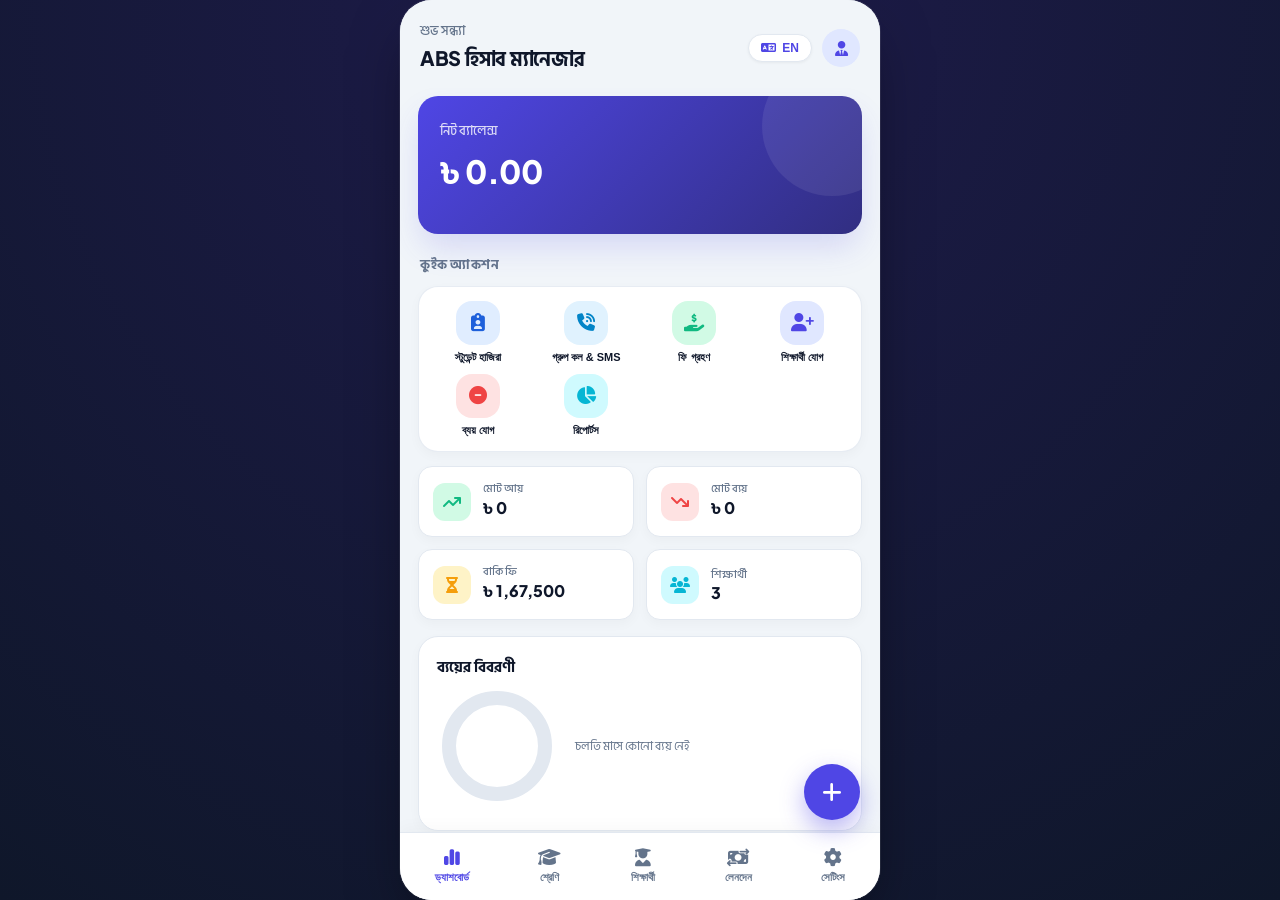
==== index.html @ 3eca34ad "Feature: Add Student Hajira, Reports (Daily/Weekly/Monthly) and Group Call/SMS module" ====
<!DOCTYPE html>
<html lang="bn">
<head>
  <meta charset="UTF-8">
  <meta name="viewport" content="width=device-width, initial-scale=1.0, maximum-scale=1.0, user-scalable=no">
  <title>ABS Hisab Manager - ABS হিসাব ম্যানেজার</title>
  <meta name="description" content="Tuition & Personal Finance Management Web Application for Tutors and Teachers.">
  <link rel="preconnect" href="https://fonts.googleapis.com">
  <link rel="preconnect" href="https://fonts.gstatic.com" crossorigin>
  <link href="https://fonts.googleapis.com/css2?family=Plus+Jakarta+Sans:wght@400;500;600;700;800&family=Hind+Siliguri:wght@400;500;600;700&display=swap" rel="stylesheet">
  <link rel="stylesheet" href="https://cdnjs.cloudflare.com/ajax/libs/font-awesome/6.5.1/css/all.min.css">
  <link rel="stylesheet" href="app.css">
</head>
<body>
  <div id="app-container">
    <!-- Mobile App Container Wrapper -->
    <main class="app-frame" id="appFrame">
      
      <!-- Top Status Bar & Header -->
      <header class="app-header" id="appHeader">
        <div class="header-left">
          <span class="greeting-text" id="greetingText">শুভ সকাল</span>
          <h1 class="app-title" id="appTitle">ABS হিসাব ম্যানেজার</h1>
        </div>
        <div class="header-right">
          <button class="lang-toggle-btn" id="langToggleBtn" title="ভাষা পরিবর্তন / Switch Language">
            <i class="fa-solid fa-language"></i>
            <span id="currentLangLabel">EN</span>
          </button>
          <div class="avatar-badge" title="Tutor Profile">
            <i class="fa-solid fa-user-tie"></i>
          </div>
        </div>
      </header>

      <!-- Main Content Views (Tab Content) -->
      <section class="tab-content" id="tabContent">
        
        <!-- 1. DASHBOARD VIEW -->
        <div class="view active" id="dashboardView">
          <!-- Balance Card (Clean Net Balance without +/-) -->
          <div class="balance-card">
            <div class="balance-sub" id="netBalanceLabel">নিট ব্যালেন্স</div>
            <div class="balance-amount" id="netBalanceAmount">৳ 0.00</div>
          </div>

          <!-- Quick Actions Bar -->
          <div class="section-heading">
            <span id="quickActionsTitle">কুইক অ্যাকশন</span>
          </div>
          <div class="quick-actions-bar">
            <button class="quick-action-btn" id="qaHajiraBtn" onclick="openHajiraModal()">
              <div class="qa-icon-wrap" style="background:#e0edff; color:#1e60db;"><i class="fa-solid fa-clipboard-user"></i></div>
              <span id="qaHajiraLabel">স্টুডেন্ট হাজিরা</span>
            </button>
            <button class="quick-action-btn" id="qaGroupCallBtn" onclick="openGroupCallModal()">
              <div class="qa-icon-wrap" style="background:#e0f2fe; color:#0284c7;"><i class="fa-solid fa-phone-volume"></i></div>
              <span id="qaGroupCallLabel">গ্রুপ কল & SMS</span>
            </button>
            <button class="quick-action-btn btn-collect" id="qaCollectBtn" onclick="openStudentPickerModal()">
              <div class="qa-icon-wrap"><i class="fa-solid fa-hand-holding-dollar"></i></div>
              <span id="qaCollectLabel">ফি গ্রহণ</span>
            </button>
            <button class="quick-action-btn btn-student" id="qaStudentBtn" onclick="openAddStudentModal()">
              <div class="qa-icon-wrap"><i class="fa-solid fa-user-plus"></i></div>
              <span id="qaStudentLabel">শিক্ষার্থী যোগ</span>
            </button>
            <button class="quick-action-btn btn-expense" id="qaExpenseBtn" onclick="openAddTransactionModal('expense')">
              <div class="qa-icon-wrap"><i class="fa-solid fa-circle-minus"></i></div>
              <span id="qaExpenseLabel">ব্যয় যোগ</span>
            </button>
            <button class="quick-action-btn btn-report" id="qaReportBtn" onclick="openReportModal()">
              <div class="qa-icon-wrap"><i class="fa-solid fa-chart-pie"></i></div>
              <span id="qaReportLabel">রিপোর্টস</span>
            </button>
          </div>

          <!-- 4 Summary Stats Grid -->
          <div class="stats-grid">
            <div class="stat-card income-card">
              <div class="stat-icon"><i class="fa-solid fa-arrow-trend-up"></i></div>
              <div class="stat-info">
                <div class="stat-label" id="lblIncomeMonth">মোট আয়</div>
                <div class="stat-value" id="valIncomeMonth">৳ 0.00</div>
              </div>
            </div>
            <div class="stat-card expense-card">
              <div class="stat-icon"><i class="fa-solid fa-arrow-trend-down"></i></div>
              <div class="stat-info">
                <div class="stat-label" id="lblExpenseMonth">মোট ব্যয়</div>
                <div class="stat-value" id="valExpenseMonth">৳ 0.00</div>
              </div>
            </div>
            <div class="stat-card pending-card">
              <div class="stat-icon"><i class="fa-solid fa-hourglass-half"></i></div>
              <div class="stat-info">
                <div class="stat-label" id="lblPendingFees">বাকি ফি</div>
                <div class="stat-value" id="valPendingFees">৳ 0.00</div>
              </div>
            </div>
            <div class="stat-card students-card">
              <div class="stat-icon"><i class="fa-solid fa-users"></i></div>
              <div class="stat-info">
                <div class="stat-label" id="lblTotalStudents">শিক্ষার্থী</div>
                <div class="stat-value" id="valTotalStudents">0</div>
              </div>
            </div>
          </div>

          <!-- Expense Breakdown Chart (Current Month) -->
          <div class="card-box mt-4">
            <div class="box-title" id="lblExpenseBreakdown">ব্যয়ের বিবরণী</div>
            <div class="chart-container" id="expenseChartContainer">
              <canvas id="expensePieChart" width="120" height="120"></canvas>
              <div class="chart-legend" id="expenseChartLegend"></div>
            </div>
          </div>

          <!-- Recent Transactions (Current Month) -->
          <div class="card-box mt-4">
            <div class="box-header-row">
              <div class="box-title" id="lblRecentTransactions">সাম্প্রতিক লেনদেন</div>
              <button class="link-btn" onclick="switchNavTab('transactions')" id="btnSeeAllTxn">সব দেখুন</button>
            </div>
            <div class="transactions-list" id="recentTxnList"></div>
          </div>
        </div>

        <!-- 2. CLASSES VIEW -->
        <div class="view" id="classesView">
          <div class="box-header-row mb-3">
            <div>
              <h2 style="font-size:18px; font-weight:700; color:var(--text-main);" id="lblClassesTitle">শ্রেণি ও বিষয় ব্যবস্থাপনা</h2>
              <p style="font-size:12px; color:var(--text-muted);">শ্রেণি, শাখা (Sections) ও বিষয় (Subjects) যোগ করুন</p>
            </div>
            <button class="pill-btn btn-income" style="background:#2563eb; color:white; padding:8px 14px; font-size:13px;" onclick="openAddClassModal()">
              <i class="fa-solid fa-plus"></i> <span id="lblAddClassBtn">নতুন শ্রেণি যোগ</span>
            </button>
          </div>
          <div class="classes-list" id="classesList"></div>
        </div>

        <!-- 3. STUDENTS VIEW -->
        <div class="view" id="studentsView">
          <div class="search-bar-wrap">
            <i class="fa-solid fa-magnifying-glass search-icon"></i>
            <input type="text" id="studentSearchInput" placeholder="নাম, রোল, পিতার মোবাইল দিয়ে খুঁজুন..." oninput="renderStudentsList()">
            <button class="clear-search-btn" id="clearStudentSearchBtn" onclick="clearStudentSearch()">&times;</button>
          </div>

          <!-- Status Filters -->
          <div class="filter-chips-row" id="studentStatusChips">
            <button class="chip active" data-status="all" onclick="setStudentStatusFilter('all')">সব</button>
            <button class="chip chip-due" data-status="due" onclick="setStudentStatusFilter('due')">বকেয়া আছে</button>
            <button class="chip chip-paid" data-status="paid" onclick="setStudentStatusFilter('paid')">পরিশোধিত</button>
            <button class="chip chip-advance" data-status="advance" onclick="setStudentStatusFilter('advance')">অগ্রিম</button>
          </div>

          <!-- Class Grade Filters -->
          <div class="filter-chips-row mt-2" id="studentClassChips"></div>

          <div class="students-list mt-3" id="studentsList"></div>
        </div>

        <!-- 4. TRANSACTIONS VIEW -->
        <div class="view" id="transactionsView">
          <div class="filter-chips-row" id="txnFilterChips">
            <button class="chip active" data-type="all" onclick="setTxnTypeFilter('all')">সব</button>
            <button class="chip chip-income" data-type="income" onclick="setTxnTypeFilter('income')">আয়</button>
            <button class="chip chip-expense" data-type="expense" onclick="setTxnTypeFilter('expense')">ব্যয়</button>
          </div>
          <div class="transactions-list mt-3" id="fullTxnList"></div>
        </div>

        <!-- 5. SETTINGS VIEW -->
        <div class="view" id="settingsView">
          
          <!-- Language Section -->
          <div class="settings-section">
            <div class="section-title" id="secTitleLang">ভাষা (Language)</div>
            <div class="settings-card lang-switcher-card">
              <div class="sc-left">
                <i class="fa-solid fa-globe sc-icon"></i>
                <span class="sc-title" id="lblCurrentLang">অ্যাপের ভাষা</span>
              </div>
              <div class="lang-pill-toggle">
                <button class="pill-btn" id="langBtnEn" onclick="setLanguage('en')">English</button>
                <button class="pill-btn active" id="langBtnBn" onclick="setLanguage('bn')">বাংলা</button>
              </div>
            </div>
          </div>

          <!-- Security Section -->
          <div class="settings-section mt-3">
            <div class="section-title" id="secTitleSecurity">নিরাপত্তা (Security)</div>
            <div class="settings-card" onclick="openPinModal()">
              <div class="sc-left">
                <i class="fa-solid fa-lock sc-icon"></i>
                <div>
                  <div class="sc-title" id="lblPinTitle">অ্যাপ লক (PIN)</div>
                  <div class="sc-desc" id="lblPinDesc">৪-ডিজিটের পিন কোড সেট করুন</div>
                </div>
              </div>
              <i class="fa-solid fa-chevron-right sc-arrow"></i>
            </div>
          </div>

          <!-- Finance Section -->
          <div class="settings-section mt-3">
            <div class="section-title" id="secTitleFinance">আর্থিক হিসাব (Finance)</div>
            <div class="settings-card" onclick="openCategoriesModal()">
              <div class="sc-left">
                <i class="fa-solid fa-layer-group sc-icon"></i>
                <div>
                  <div class="sc-title" id="lblManageCat">ক্যাটাগরি ম্যানেজমেন্ট</div>
                  <div class="sc-desc" id="lblManageCatDesc">আয় ও ব্যয়ের ক্যাটাগরি তৈরি/সম্পাদনা</div>
                </div>
              </div>
              <i class="fa-solid fa-chevron-right sc-arrow"></i>
            </div>
            <div class="settings-card mt-2" onclick="openReportModal()">
              <div class="sc-left">
                <i class="fa-solid fa-chart-line sc-icon"></i>
                <div>
                  <div class="sc-title" id="lblFullReports">আর্থিক রিপোর্ট</div>
                  <div class="sc-desc" id="lblFullReportsDesc">দৈনিক, সাপ্তাহিক, মাসিক ও বার্ষিক রিপোর্ট PDF</div>
                </div>
              </div>
              <i class="fa-solid fa-chevron-right sc-arrow"></i>
            </div>
          </div>

          <!-- Data & Backup Section -->
          <div class="settings-section mt-3">
            <div class="section-title" id="secTitleBackup">ডাটা ও ব্যাকআপ</div>
            <div class="settings-card" onclick="exportDataBackup()">
              <div class="sc-left">
                <i class="fa-solid fa-file-export sc-icon text-primary"></i>
                <div>
                  <div class="sc-title" id="lblExportBackup">ব্যাকআপ এক্সপোর্ট (JSON)</div>
                  <div class="sc-desc" id="lblExportDesc">সকল ডাটা ফাইল আকারে ডাউনলোড করুন</div>
                </div>
              </div>
              <i class="fa-solid fa-download sc-arrow"></i>
            </div>
            <div class="settings-card mt-2" onclick="triggerImportBackup()">
              <div class="sc-left">
                <i class="fa-solid fa-file-import sc-icon text-success"></i>
                <div>
                  <div class="sc-title" id="lblImportBackup">ব্যাকআপ রিস্টোর (JSON)</div>
                  <div class="sc-desc" id="lblImportDesc">JSON ফাইল থেকে ডাটা রিস্টোর করুন</div>
                </div>
              </div>
              <input type="file" id="importFileInput" accept=".json" style="display:none" onchange="handleImportFile(event)">
              <i class="fa-solid fa-upload sc-arrow"></i>
            </div>
            <div class="settings-card mt-2 danger-card" onclick="confirmClearAllData()">
              <div class="sc-left">
                <i class="fa-solid fa-trash-can sc-icon text-danger"></i>
                <div>
                  <div class="sc-title text-danger" id="lblClearAll">সকল ডাটা মুছুন</div>
                  <div class="sc-desc" id="lblClearDesc">স্থায়ীভাবে সব শিক্ষার্থী ও লেনদেন ডিলিট</div>
                </div>
              </div>
              <i class="fa-solid fa-chevron-right sc-arrow text-danger"></i>
            </div>
          </div>

          <!-- About Section -->
          <div class="settings-section mt-3 mb-5">
            <div class="section-title" id="secTitleAbout">সম্পর্কে</div>
            <div class="settings-card">
              <div class="sc-left">
                <i class="fa-solid fa-circle-info sc-icon"></i>
                <div>
                  <div class="sc-title">ABS Hisab Manager v2.0.0</div>
                  <div class="sc-desc">লোকাল-ফার্স্ট প্রাইভেট টিউটর ও ফিন্যান্স ম্যানেজার</div>
                </div>
              </div>
            </div>
          </div>

        </div>
      </section>

      <!-- Bottom Floating Action Button -->
      <button class="fab-btn" id="fabBtn" onclick="onFabClicked()" title="নতুন যুক্ত করুন">
        <i class="fa-solid fa-plus"></i>
      </button>

      <!-- Bottom Navigation Bar -->
      <nav class="bottom-nav" id="bottomNav">
        <button class="nav-item active" data-tab="dashboard" onclick="switchNavTab('dashboard')">
          <i class="fa-solid fa-chart-simple"></i>
          <span id="navLblDashboard">ড্যাশবোর্ড</span>
        </button>
        <button class="nav-item" data-tab="classes" onclick="switchNavTab('classes')">
          <i class="fa-solid fa-graduation-cap"></i>
          <span id="navLblClasses">শ্রেণি</span>
        </button>
        <button class="nav-item" data-tab="students" onclick="switchNavTab('students')">
          <i class="fa-solid fa-user-graduate"></i>
          <span id="navLblStudents">শিক্ষার্থী</span>
        </button>
        <button class="nav-item" data-tab="transactions" onclick="switchNavTab('transactions')">
          <i class="fa-solid fa-money-bill-transfer"></i>
          <span id="navLblTransactions">লেনদেন</span>
        </button>
        <button class="nav-item" data-tab="settings" onclick="switchNavTab('settings')">
          <i class="fa-solid fa-gear"></i>
          <span id="navLblSettings">সেটিংস</span>
        </button>
      </nav>

    </main>
  </div>

  <!-- ==================== MODALS CONTAINER ==================== -->
  
  <!-- PIN LOCK SCREEN OVERLAY -->
  <div class="pin-lock-overlay" id="pinLockOverlay">
    <div class="pin-lock-box">
      <div class="lock-icon-circle"><i class="fa-solid fa-shield-halved"></i></div>
      <h2 id="pinLockTitle">ABS Hisab Manager</h2>
      <p id="pinLockSub">পিন কোড দিয়ে আনলক করুন</p>
      
      <div class="pin-dots-row" id="pinDotsRow">
        <div class="pin-dot"></div>
        <div class="pin-dot"></div>
        <div class="pin-dot"></div>
        <div class="pin-dot"></div>
      </div>
      <div class="pin-error-text" id="pinErrorText"></div>

      <div class="keypad-grid">
        <button class="key-btn" onclick="enterPinDigit('1')">1</button>
        <button class="key-btn" onclick="enterPinDigit('2')">2</button>
        <button class="key-btn" onclick="enterPinDigit('3')">3</button>
        <button class="key-btn" onclick="enterPinDigit('4')">4</button>
        <button class="key-btn" onclick="enterPinDigit('5')">5</button>
        <button class="key-btn" onclick="enterPinDigit('6')">6</button>
        <button class="key-btn" onclick="enterPinDigit('7')">7</button>
        <button class="key-btn" onclick="enterPinDigit('8')">8</button>
        <button class="key-btn" onclick="enterPinDigit('9')">9</button>
        <button class="key-btn key-action" onclick="simulateBiometric()"><i class="fa-solid fa-fingerprint"></i></button>
        <button class="key-btn" onclick="enterPinDigit('0')">0</button>
        <button class="key-btn key-action" onclick="deletePinDigit()"><i class="fa-solid fa-delete-left"></i></button>
      </div>
    </div>
  </div>

  <!-- ADD / EDIT STUDENT MODAL (Matching Image 1) -->
  <div class="modal-backdrop" id="studentModal">
    <div class="modal-dialog" style="padding:0; overflow:hidden; border-radius:20px;">
      <!-- Blue App Bar like Image 1 -->
      <div style="background:#1E88E5; color:white; padding:16px 18px; display:flex; align-items:center; justify-content:space-between;">
        <div style="display:flex; align-items:center; gap:14px;">
          <button type="button" onclick="closeModal('studentModal')" style="background:none; border:none; color:white; font-size:18px; cursor:pointer;">
            <i class="fa-solid fa-arrow-left"></i>
          </button>
          <h3 id="studentModalTitle" style="font-size:18px; font-weight:700; margin:0; color:white;">Add Student</h3>
        </div>
        <button type="button" class="modal-close-btn" onclick="closeModal('studentModal')" style="color:white; opacity:0.8;">&times;</button>
      </div>

      <form class="modal-body" id="studentForm" onsubmit="handleSaveStudent(event)" style="padding:18px; background:#F8FAFC;">
        <input type="hidden" id="studentFormId">

        <!-- 1. Student Name * -->
        <div class="image-style-field">
          <i class="fa-solid fa-user"></i>
          <input type="text" id="fmStudentName" required placeholder="Student Name *">
        </div>

        <!-- 2. Roll Number * -->
        <div class="image-style-field">
          <i class="fa-solid fa-id-badge"></i>
          <input type="text" id="fmStudentRoll" required placeholder="Roll Number *">
        </div>

        <!-- 3. Class * -->
        <div class="image-style-field">
          <i class="fa-solid fa-graduation-cap"></i>
          <select id="fmStudentClass" required onchange="onStudentClassChanged()"></select>
        </div>

        <!-- 4. Section * -->
        <div class="image-style-field">
          <i class="fa-solid fa-table-cells-large"></i>
          <select id="fmStudentSection" required></select>
        </div>

        <!-- 5. Monthly Fee * -->
        <div class="image-style-field">
          <i class="fa-solid fa-dollar-sign"></i>
          <input type="number" id="fmStudentFee" required min="0" step="50" placeholder="Monthly Fee *">
        </div>

        <!-- 6. Admission Date * -->
        <div class="image-style-field" style="position:relative;">
          <i class="fa-regular fa-calendar-days"></i>
          <input type="date" id="fmAdmissionDate" required style="cursor:pointer;">
        </div>

        <!-- 7. Guardian Name -->
        <div class="image-style-field">
          <i class="fa-solid fa-users"></i>
          <input type="text" id="fmFatherName" placeholder="Guardian Name">
        </div>

        <!-- 8. Guardian Phone Number * -->
        <div class="image-style-field">
          <i class="fa-solid fa-phone"></i>
          <input type="tel" id="fmFatherPhone" required placeholder="Guardian Phone Number *">
        </div>

        <!-- 9. Student's Own Phone Number (Optional) -->
        <div class="image-style-field">
          <i class="fa-solid fa-mobile-screen"></i>
          <input type="tel" id="fmStudentPhone" placeholder="Student's Own Phone Number (Optional)">
        </div>

        <!-- 10. Address -->
        <div class="image-style-field">
          <i class="fa-solid fa-location-dot"></i>
          <input type="text" id="fmStudentAddress" placeholder="Address">
        </div>

        <button type="submit" class="submit-btn" id="btnSaveStudentSubmit" style="background:#1E88E5; color:white; font-weight:700; margin-top:8px; border-radius:12px; padding:14px;">
          Save Student
        </button>
      </form>
    </div>
  </div>

  <!-- ADD / EDIT CLASS MODAL -->
  <div class="modal-backdrop" id="classModal">
    <div class="modal-dialog">
      <div class="modal-header">
        <h3 id="classModalTitle">নতুন শ্রেণি যোগ</h3>
        <button class="modal-close-btn" onclick="closeModal('classModal')">&times;</button>
      </div>
      <form class="modal-body" id="classForm" onsubmit="handleSaveClass(event)">
        <input type="hidden" id="classFormId">
        <div class="form-group">
          <label id="lblClsName">শ্রেণির নাম *</label>
          <input type="text" id="fmClassName" required placeholder="e.g. Class 6, Class 7, Batch A">
        </div>
        <div class="form-group mt-2">
          <label id="lblClsSections">শাখা (Sections - কমা দিয়ে লিখুন)</label>
          <input type="text" id="fmClassSections" placeholder="e.g. A, B, C, Padma, Meghna">
        </div>
        <div class="form-group mt-2">
          <label id="lblClsSubjects">বিষয়সমূহ (Subjects - কমা দিয়ে লিখুন)</label>
          <input type="text" id="fmClassSubjects" placeholder="e.g. গণিত, ইংরেজি, বিজ্ঞান, বাংলা">
        </div>
        <button type="submit" class="submit-btn mt-3" id="btnSaveClassSubmit" style="background:#2563eb; color:white;">সংরক্ষণ করুন</button>
      </form>
    </div>
  </div>

  <!-- STUDENT DETAIL & PROFILE MODAL -->
  <div class="modal-backdrop" id="studentDetailModal">
    <div class="modal-dialog modal-lg">
      <div class="modal-header">
        <h3 id="studentDetailName">শিক্ষার্থীর প্রোফাইল</h3>
        <div class="modal-header-actions">
          <button class="icon-action-btn" title="Statement PDF" onclick="printStudentFullStatement()"><i class="fa-solid fa-file-pdf"></i></button>
          <button class="icon-action-btn" title="Edit" onclick="editCurrentStudent()"><i class="fa-solid fa-pen"></i></button>
          <button class="icon-action-btn text-danger" title="Delete" onclick="deleteCurrentStudent()"><i class="fa-solid fa-trash"></i></button>
          <button class="modal-close-btn" onclick="closeModal('studentDetailModal')">&times;</button>
        </div>
      </div>
      <div class="modal-body" id="studentDetailBody">
        <!-- Injected dynamically by app.js -->
      </div>
    </div>
  </div>

  <!-- COLLECT PAYMENT MODAL -->
  <div class="modal-backdrop" id="collectPaymentModal">
    <div class="modal-dialog">
      <div class="modal-header">
        <h3 id="paymentModalTitle">পেমেন্ট সংগ্রহ</h3>
        <button class="modal-close-btn" onclick="closeModal('collectPaymentModal')">&times;</button>
      </div>
      <form class="modal-body" id="paymentForm" onsubmit="handleSavePayment(event)">
        <input type="hidden" id="pmStudentId">
        <div class="target-student-badge" id="pmStudentBadge"></div>
        <div class="form-group mt-2">
          <label id="lblPmAmount">টাকার পরিমাণ (৳) *</label>
          <input type="number" id="pmAmount" required min="1" step="10" placeholder="টাকার অংক">
        </div>
        <div class="form-row">
          <div class="form-group">
            <label id="lblPmMethod">পেমেন্ট মাধ্যম</label>
            <select id="pmMethod">
              <option value="Cash">Cash (ক্যাশ)</option>
              <option value="bKash">bKash (বিকাশ)</option>
              <option value="Nagad">Nagad (নগদ)</option>
              <option value="Rocket">Rocket (রকেট)</option>
              <option value="Bank">Bank (ব্যাংক)</option>
            </select>
          </div>
          <div class="form-group">
            <label id="lblPmMonth">প্রযোজ্য মাস (YYYY-MM)</label>
            <input type="month" id="pmMonth">
          </div>
        </div>
        <div class="form-group">
          <label id="lblPmDate">পেমেন্টের তারিখ</label>
          <input type="date" id="pmDate">
        </div>
        <div class="form-group">
          <label id="lblPmNote">নোট (ঐচ্ছিক)</label>
          <input type="text" id="pmNote" placeholder="পেমেন্ট সংক্রান্ত কোনো নোট...">
        </div>
        <div class="checkbox-row">
          <input type="checkbox" id="pmGiveReceipt" checked>
          <label for="pmGiveReceipt" id="lblPmReceiptCheck">এখনই মানি রিসিট (Receipt) তৈরি করবেন?</label>
        </div>
        <button type="submit" class="submit-btn btn-income mt-3" id="btnSavePaymentSubmit">পেমেন্ট সেভ করুন ও রশিদ তৈরি করুন</button>
      </form>
    </div>
  </div>

  <!-- STUDENT PICKER MODAL (For Quick Fee Collection) -->
  <div class="modal-backdrop" id="studentPickerModal">
    <div class="modal-dialog">
      <div class="modal-header">
        <h3 id="pickerModalTitle">শিক্ষার্থী নির্বাচন করুন</h3>
        <button class="modal-close-btn" onclick="closeModal('studentPickerModal')">&times;</button>
      </div>
      <div class="modal-body">
        <input type="text" id="pickerSearchInput" placeholder="শিক্ষার্থী খুঁজুন..." oninput="renderStudentPickerList()">
        <div class="picker-list mt-3" id="pickerStudentList"></div>
      </div>
    </div>
  </div>

  <!-- ADD TRANSACTION MODAL -->
  <div class="modal-backdrop" id="transactionModal">
    <div class="modal-dialog">
      <div class="modal-header">
        <h3 id="txnModalTitle">নতুন লেনদেন</h3>
        <button class="modal-close-btn" onclick="closeModal('transactionModal')">&times;</button>
      </div>
      <form class="modal-body" id="txnForm" onsubmit="handleSaveTransaction(event)">
        <input type="hidden" id="txnFormId">
        <div class="type-segmented-control">
          <button type="button" class="seg-btn" id="txnTypeIncomeBtn" onclick="setFormTxnType('income')">আয় (Income)</button>
          <button type="button" class="seg-btn active" id="txnTypeExpenseBtn" onclick="setFormTxnType('expense')">ব্যয় (Expense)</button>
        </div>
        <input type="hidden" id="txnFormType" value="expense">
        <div class="form-group mt-3">
          <label id="lblTxnAmount">পরিমাণ (৳) *</label>
          <input type="number" id="txnAmount" required min="1" step="1" placeholder="৳ 0.00">
        </div>
        <div class="form-group">
          <label id="lblTxnCategory">ক্যাটাগরি *</label>
          <select id="txnCategory" required></select>
        </div>
        <div class="form-group">
          <label id="lblTxnDate">তারিখ</label>
          <input type="date" id="txnDate">
        </div>
        <div class="form-group">
          <label id="lblTxnNote">নোট (ঐচ্ছিক)</label>
          <input type="text" id="txnNote" placeholder="লেনদেনের বিবরণ...">
        </div>
        <button type="submit" class="submit-btn" id="btnSaveTxnSubmit">সংরক্ষণ করুন</button>
      </form>
    </div>
  </div>

  <!-- FINANCIAL REPORT MODAL -->
  <div class="modal-backdrop" id="reportModal">
    <div class="modal-dialog modal-lg">
      <div class="modal-header">
        <h3 id="reportModalTitle">আর্থিক রিপোর্ট (Financial Report)</h3>
        <div class="modal-header-actions">
          <button class="icon-action-btn" title="Print/Share PDF" onclick="printFinancialReportPdf()"><i class="fa-solid fa-print"></i></button>
          <button class="modal-close-btn" onclick="closeModal('reportModal')">&times;</button>
        </div>
      </div>
      <div class="modal-body" id="reportBody">
        <!-- Injected dynamically -->
      </div>
    </div>
  </div>

  <!-- CATEGORIES MANAGEMENT MODAL -->
  <div class="modal-backdrop" id="categoriesModal">
    <div class="modal-dialog">
      <div class="modal-header">
        <h3 id="catModalTitle">ক্যাটাগরি ম্যানেজমেন্ট</h3>
        <button class="modal-close-btn" onclick="closeModal('categoriesModal')">&times;</button>
      </div>
      <div class="modal-body">
        <div class="type-segmented-control">
          <button type="button" class="seg-btn active" id="catTabExpenseBtn" onclick="switchCategoryTab('expense')">ব্যয় (Expense)</button>
          <button type="button" class="seg-btn" id="catTabIncomeBtn" onclick="switchCategoryTab('income')">আয় (Income)</button>
        </div>
        <div class="add-cat-row mt-3">
          <input type="text" id="newCategoryInput" placeholder="নতুন ক্যাটাগরি নাম...">
          <button type="button" class="btn-primary-sm" onclick="addNewCategory()"><i class="fa-solid fa-plus"></i> যোগ</button>
        </div>
        <div class="categories-list mt-3" id="categoriesListContainer"></div>
      </div>
    </div>
  </div>

  <!-- PIN SET/CHANGE MODAL -->
  <div class="modal-backdrop" id="pinSettingModal">
    <div class="modal-dialog">
      <div class="modal-header">
        <h3 id="pinSettingModalTitle">পিন কোড সেট করুন</h3>
        <button class="modal-close-btn" onclick="closeModal('pinSettingModal')">&times;</button>
      </div>
      <div class="modal-body">
        <div class="form-group">
          <label id="lblEnterPin">৪-ডিজিটের পিন কোড</label>
          <input type="password" id="newPinInput" maxlength="4" placeholder="••••">
        </div>
        <div class="form-group">
          <label id="lblConfirmPin">পুনরায় পিন কোড লিখুন</label>
          <input type="password" id="confirmPinInput" maxlength="4" placeholder="••••">
        </div>
        <div class="modal-btn-row mt-3">
          <button type="button" class="submit-btn" onclick="saveNewPin()">পিন সেভ করুন</button>
          <button type="button" class="btn-danger-outline" id="btnRemovePin" onclick="removePinSecurity()" style="display:none">পিন বাতিল করুন</button>
        </div>
      </div>
    </div>
  </div>

  <!-- ==================== STUDENT HAJIRA MODAL (Image 1) ==================== -->
  <div class="modal-backdrop" id="hajiraModal">
    <div class="modal-dialog modal-lg" style="padding:0; overflow:hidden; border-radius:18px; max-height:92vh; display:flex; flex-direction:column; background:#f8fafc;">
      <!-- Top App Header Blue -->
      <div style="background:#1e60db; color:#ffffff; padding:14px 16px; display:flex; align-items:center; justify-content:space-between;">
        <button type="button" onclick="closeModal('hajiraModal')" style="background:none; border:0; color:#fff; font-size:18px; cursor:pointer;"><i class="fa-solid fa-arrow-left"></i></button>
        <div style="flex:1; margin-left:10px;">
          <span style="font-size:10px; background:rgba(255,255,255,0.2); padding:2px 6px; border-radius:4px;"><i class="fa-solid fa-book-open-reader"></i> Tutor Manager</span>
          <h3 style="font-size:16.5px; margin:0; font-weight:700;">Student Hajira (হাজিরা)</h3>
        </div>
        <button type="button" onclick="openAttendanceReportModal()" style="background:none; border:0; color:#fff; font-size:18px; cursor:pointer;" title="রিপোর্ট"><i class="fa-solid fa-calendar-days"></i></button>
      </div>

      <div style="padding:14px 16px 80px; overflow-y:auto; flex:1;">
        <!-- Date Selector Box -->
        <div class="date-selector-card" onclick="document.getElementById('webHajiraDatePicker').showPicker ? document.getElementById('webHajiraDatePicker').showPicker() : document.getElementById('webHajiraDatePicker').focus();" style="background:#eef5ff; border:1px solid #d4e4fc; border-radius:12px; padding:10px 14px; display:flex; align-items:center; gap:12px; cursor:pointer; position:relative; margin-bottom:12px;">
          <i class="fa-solid fa-calendar-check" style="color:#1e60db; font-size:20px;"></i>
          <div style="display:flex; flex-direction:column;">
            <span style="font-size:15px; font-weight:700; color:#1e3a8a;" id="webHajiraDateLabel">05 Sep 2026</span>
            <span style="font-size:11px; color:#64748b;">Tap to change date</span>
          </div>
          <input type="date" id="webHajiraDatePicker" style="position:absolute; left:0; top:0; width:100%; height:100%; opacity:0; cursor:pointer;" onchange="onWebHajiraDateChange(this.value)">
        </div>

        <!-- Filter Row: Class and Section -->
        <div style="display:grid; grid-template-columns:1fr 1fr; gap:10px; margin-bottom:12px;">
          <div style="position:relative;">
            <label style="position:absolute; top:-7px; left:10px; background:#f8fafc; padding:0 4px; font-size:10.5px; font-weight:600; color:#1e60db; z-index:2;">Class</label>
            <select id="webHajiraClassFilter" onchange="renderWebHajiraList()" style="width:100%; appearance:none; background:#fff; border:1.5px solid #1e60db; border-radius:10px; padding:10px 28px 10px 12px; font-size:14px; font-weight:600; outline:none;">
              <option value="All">All Classes</option>
              <option value="Seven" selected>Seven</option>
              <option value="Class 6">Class 6</option>
              <option value="Class 7">Class 7</option>
              <option value="Class 8">Class 8</option>
              <option value="Class 9">Class 9</option>
              <option value="Class 10">Class 10</option>
            </select>
            <i class="fa-solid fa-chevron-down" style="position:absolute; right:10px; top:50%; transform:translateY(-50%); pointer-events:none; color:#64748b; font-size:11px;"></i>
          </div>

          <div style="position:relative;">
            <label style="position:absolute; top:-7px; left:10px; background:#f8fafc; padding:0 4px; font-size:10.5px; font-weight:600; color:#1e60db; z-index:2;">Section</label>
            <select id="webHajiraSectionFilter" onchange="renderWebHajiraList()" style="width:100%; appearance:none; background:#fff; border:1.5px solid #1e60db; border-radius:10px; padding:10px 28px 10px 12px; font-size:14px; font-weight:600; outline:none;">
              <option value="All">All Sections</option>
              <option value="A" selected>A</option>
              <option value="B">B</option>
              <option value="Science">Science</option>
              <option value="Commerce">Commerce</option>
              <option value="Arts">Arts</option>
            </select>
            <i class="fa-solid fa-chevron-down" style="position:absolute; right:10px; top:50%; transform:translateY(-50%); pointer-events:none; color:#64748b; font-size:11px;"></i>
          </div>
        </div>

        <!-- Mark All Quick Action Buttons -->
        <div style="display:grid; grid-template-columns:1fr 1fr; gap:10px; margin-bottom:12px;">
          <button type="button" onclick="markAllWebHajira('Present')" style="background:#fff; border:1.5px solid #10b981; color:#059669; border-radius:24px; padding:9px 12px; font-size:13px; font-weight:600; cursor:pointer; display:flex; align-items:center; justify-content:center; gap:6px;">
            <i class="fa-solid fa-check"></i> Mark All Present
          </button>
          <button type="button" onclick="markAllWebHajira('Absent')" style="background:#fff; border:1.5px solid #ef4444; color:#dc2626; border-radius:24px; padding:9px 12px; font-size:13px; font-weight:600; cursor:pointer; display:flex; align-items:center; justify-content:center; gap:6px;">
            <i class="fa-solid fa-xmark"></i> Mark All Absent
          </button>
        </div>

        <!-- Live Counter Badges Row -->
        <div style="display:flex; align-items:center; justify-content:space-between; margin-bottom:14px;">
          <span style="font-size:11.5px; font-weight:600; color:#059669; display:inline-flex; align-items:center; gap:4px;"><i class="fa-solid fa-circle" style="color:#10b981; font-size:8px;"></i> Present: <strong id="cntWebPres">0</strong></span>
          <span style="font-size:11.5px; font-weight:600; color:#dc2626; display:inline-flex; align-items:center; gap:4px;"><i class="fa-solid fa-circle" style="color:#ef4444; font-size:8px;"></i> Absent: <strong id="cntWebAbs">0</strong></span>
          <span style="font-size:11.5px; font-weight:600; color:#d97706; display:inline-flex; align-items:center; gap:4px;"><i class="fa-solid fa-circle" style="color:#f59e0b; font-size:8px;"></i> Late: <strong id="cntWebLate">0</strong></span>
          <span style="font-size:11.5px; font-weight:600; color:#0284c7; display:inline-flex; align-items:center; gap:4px;"><i class="fa-solid fa-circle" style="color:#0ea5e9; font-size:8px;"></i> Leave: <strong id="cntWebLeave">0</strong></span>
        </div>

        <!-- Students List -->
        <div id="webHajiraCardsContainer" style="display:flex; flex-direction:column; gap:10px;"></div>
      </div>

      <!-- Bottom Sticky Save Bar -->
      <div style="position:absolute; bottom:0; left:0; width:100%; background:#fff; border-top:1px solid #e2e8f0; padding:10px 16px; display:flex; align-items:center; justify-content:space-between; z-index:10; box-shadow:0 -2px 10px rgba(0,0,0,0.05);">
        <div>
          <strong style="font-size:13.5px; color:#0f172a;" id="webHajiraTotalLabel">0 Students Total</strong>
          <small style="font-size:10.5px; color:#64748b; display:block;" id="webHajiraBreakdownLabel">Present: 0 | Absent: 0 | Late: 0</small>
        </div>
        <button type="button" onclick="saveWebHajira()" style="background:#1e60db; color:#fff; border:0; border-radius:10px; padding:10px 16px; font-size:13.5px; font-weight:600; cursor:pointer; display:flex; align-items:center; gap:6px;">
          <i class="fa-solid fa-circle-check"></i> <span id="btnWebHajiraSaveText">Saved (Save Again)</span>
        </button>
      </div>
    </div>
  </div>

  <!-- ==================== GROUP CALL, SMS & SOCIAL MODAL (Image 2) ==================== -->
  <div class="modal-backdrop" id="groupCallModal">
    <div class="modal-dialog modal-lg" style="padding:0; overflow:hidden; border-radius:18px; max-height:92vh; display:flex; flex-direction:column; background:#f8fafc;">
      <!-- Top App Header Blue -->
      <div style="background:#1e60db; color:#ffffff; padding:14px 16px; display:flex; align-items:center; justify-content:space-between;">
        <button type="button" onclick="closeModal('groupCallModal')" style="background:none; border:0; color:#fff; font-size:18px; cursor:pointer;"><i class="fa-solid fa-arrow-left"></i></button>
        <div style="flex:1; margin-left:10px;">
          <h3 style="font-size:16.5px; margin:0; font-weight:700;">Group Call, SMS & Social</h3>
        </div>
        <button type="button" onclick="openHajiraModal()" style="background:none; border:0; color:#fff; font-size:18px; cursor:pointer;" title="হাজিরা"><i class="fa-solid fa-clipboard-user"></i></button>
      </div>

      <div style="padding:14px 16px 20px; overflow-y:auto; flex:1; display:flex; flex-direction:column; gap:12px;">
        <!-- Class Filter -->
        <div style="position:relative;">
          <label style="position:absolute; top:-7px; left:14px; background:#f8fafc; padding:0 4px; font-size:10.5px; font-weight:600; color:#1e60db; z-index:2;">Class</label>
          <div style="position:relative; display:flex; align-items:center;">
            <i class="fa-solid fa-graduation-cap" style="position:absolute; left:14px; color:#1e293b; font-size:15px; pointer-events:none;"></i>
            <select id="webBroadClassFilter" onchange="renderWebBroadList()" style="width:100%; appearance:none; background:#fff; border:1.5px solid #1e60db; border-radius:12px; padding:11px 32px 11px 40px; font-size:14px; font-weight:600; color:#0f172a; outline:none;">
              <option value="All">All Classes</option>
              <option value="Seven" selected>Seven</option>
              <option value="Class 6">Class 6</option>
              <option value="Class 7">Class 7</option>
              <option value="Class 8">Class 8</option>
              <option value="Class 9">Class 9</option>
              <option value="Class 10">Class 10</option>
            </select>
            <i class="fa-solid fa-chevron-down" style="position:absolute; right:12px; top:50%; transform:translateY(-50%); pointer-events:none; color:#64748b; font-size:12px;"></i>
          </div>
        </div>

        <!-- Section Filter -->
        <div style="position:relative;">
          <label style="position:absolute; top:-7px; left:14px; background:#f8fafc; padding:0 4px; font-size:10.5px; font-weight:600; color:#1e60db; z-index:2;">Section (optional = all)</label>
          <div style="position:relative; display:flex; align-items:center;">
            <i class="fa-solid fa-table-cells-large" style="position:absolute; left:14px; color:#1e293b; font-size:15px; pointer-events:none;"></i>
            <select id="webBroadSectionFilter" onchange="renderWebBroadList()" style="width:100%; appearance:none; background:#fff; border:1.5px solid #1e60db; border-radius:12px; padding:11px 32px 11px 40px; font-size:14px; font-weight:600; color:#0f172a; outline:none;">
              <option value="All" selected>All Sections</option>
              <option value="A">A</option>
              <option value="B">B</option>
              <option value="Science">Science</option>
              <option value="Commerce">Commerce</option>
              <option value="Arts">Arts</option>
            </select>
            <i class="fa-solid fa-chevron-down" style="position:absolute; right:12px; top:50%; transform:translateY(-50%); pointer-events:none; color:#64748b; font-size:12px;"></i>
          </div>
        </div>

        <!-- Message Box -->
        <div style="background:#fff; border:1px solid #dbe4f0; border-radius:12px; padding:12px;">
          <div style="display:flex; gap:10px; align-items:flex-start;">
            <i class="fa-regular fa-comment-dots" style="color:#64748b; font-size:16px; margin-top:4px;"></i>
            <textarea id="webBroadMsgInput" placeholder="Message to Broadcast" rows="3" style="width:100%; border:0; outline:none; resize:none; font-size:13.5px; color:#1e293b;"></textarea>
          </div>
          <div style="display:flex; gap:6px; margin-top:8px; padding-top:8px; border-top:1px dashed #e2e8f0; flex-wrap:wrap;">
            <span style="font-size:10.5px; color:#64748b;">বার্তা:</span>
            <button type="button" class="tag-btn" onclick="document.getElementById('webBroadMsgInput').value='জরুরি নোটিশ: আগামীকাল স্কুল বন্ধ থাকবে।'" style="background:#f1f5f9; border:1px solid #cbd5e1; padding:2px 8px; border-radius:12px; font-size:10.5px; cursor:pointer;">স্কুল ছুটি</button>
            <button type="button" class="tag-btn" onclick="document.getElementById('webBroadMsgInput').value='সম্মানিত অভিভাবক, আগামী রবিবার অভিভাবক সভা অনুষ্ঠিত হবে।'" style="background:#f1f5f9; border:1px solid #cbd5e1; padding:2px 8px; border-radius:12px; font-size:10.5px; cursor:pointer;">অভিভাবক সভা</button>
            <button type="button" class="tag-btn" onclick="document.getElementById('webBroadMsgInput').value='সম্মানিত অভিভাবক, চলতি মাসের বকেয়া বেতন দ্রুত পরিশোধের জন্য অনুরোধ করা হচ্ছে।'" style="background:#f1f5f9; border:1px solid #cbd5e1; padding:2px 8px; border-radius:12px; font-size:10.5px; cursor:pointer;">ফি বকেয়া</button>
          </div>
        </div>

        <!-- Selection Bar -->
        <div style="display:flex; justify-content:space-between; align-items:center; padding:2px 4px;">
          <strong id="webBroadSelectSummary" style="font-size:13.5px;">0/0 selected</strong>
          <button type="button" onclick="toggleWebBroadAll()" style="background:none; border:0; color:#1e60db; font-size:13px; font-weight:600; cursor:pointer;">
            <span id="webBroadSelectAllLabel">Select All</span>
          </button>
        </div>

        <!-- Student List -->
        <div id="webBroadListContainer" style="display:flex; flex-direction:column; gap:8px;"></div>

        <!-- Actions Footer -->
        <div style="display:flex; flex-direction:column; gap:10px; margin-top:10px;">
          <div style="display:grid; grid-template-columns:1fr 1fr; gap:10px;">
            <button type="button" onclick="sendWebBulkSMS()" style="background:#2563eb; color:#fff; border:0; border-radius:12px; padding:12px 14px; font-size:13px; font-weight:600; cursor:pointer; display:flex; align-items:center; justify-content:center; gap:6px;">
              <i class="fa-solid fa-comment-dots"></i> SMS (<span id="webBroadSmsCountBadge">0</span>)
            </button>
            <button type="button" onclick="sendWebBulkWa()" style="background:#22c55e; color:#fff; border:0; border-radius:12px; padding:12px 14px; font-size:13px; font-weight:600; cursor:pointer; display:flex; align-items:center; justify-content:center; gap:6px;">
              <i class="fa-brands fa-whatsapp"></i> WhatsApp / Share
            </button>
          </div>
          <div style="display:grid; grid-template-columns:1fr 1fr; gap:10px;">
            <button type="button" onclick="sendWebBulkTelegram()" style="background:#fff; border:1.5px solid #cbd5e1; color:#334155; border-radius:24px; padding:10px 14px; font-size:12.5px; font-weight:600; cursor:pointer; display:flex; align-items:center; justify-content:center; gap:6px;">
              <i class="fa-brands fa-telegram" style="color:#0284c7;"></i> Telegram
            </button>
            <button type="button" onclick="openWebRapidCall()" style="background:#fff; border:1.5px solid #cbd5e1; color:#334155; border-radius:24px; padding:10px 14px; font-size:12.5px; font-weight:600; cursor:pointer; display:flex; align-items:center; justify-content:center; gap:6px;">
              <i class="fa-solid fa-phone-volume" style="color:#10b981;"></i> Rapid Call List
            </button>
          </div>
        </div>
      </div>
    </div>
  </div>

  <!-- ==================== ATTENDANCE REPORT MODAL ==================== -->
  <div class="modal-backdrop" id="attendanceReportModal">
    <div class="modal-dialog modal-lg" style="padding:0; overflow:hidden; border-radius:18px; max-height:92vh; display:flex; flex-direction:column; background:#f8fafc;">
      <div style="background:#1e60db; color:#ffffff; padding:14px 16px; display:flex; align-items:center; justify-content:space-between;">
        <button type="button" onclick="closeModal('attendanceReportModal')" style="background:none; border:0; color:#fff; font-size:18px; cursor:pointer;"><i class="fa-solid fa-arrow-left"></i></button>
        <div style="flex:1; margin-left:10px;">
          <h3 style="font-size:16.5px; margin:0; font-weight:700;">হাজিরা রিপোর্ট ও অভিভাবক বার্তা</h3>
        </div>
        <button type="button" onclick="closeModal('attendanceReportModal')" style="background:none; border:0; color:#fff; font-size:20px; cursor:pointer;">&times;</button>
      </div>

      <div style="padding:14px 16px; overflow-y:auto; flex:1; display:flex; flex-direction:column; gap:12px;">
        <!-- Tabs -->
        <div style="display:grid; grid-template-columns:repeat(3, 1fr); gap:6px;">
          <button type="button" id="repWebTabDaily" class="seg-btn active" onclick="setWebReportType('daily')" style="border-radius:8px; padding:8px 4px; font-size:12px; font-weight:600;"><i class="fa-solid fa-calendar-day"></i> Daily</button>
          <button type="button" id="repWebTabWeekly" class="seg-btn" onclick="setWebReportType('weekly')" style="border-radius:8px; padding:8px 4px; font-size:12px; font-weight:600;"><i class="fa-solid fa-calendar-week"></i> Weekly</button>
          <button type="button" id="repWebTabMonthly" class="seg-btn" onclick="setWebReportType('monthly')" style="border-radius:8px; padding:8px 4px; font-size:12px; font-weight:600;"><i class="fa-solid fa-calendar"></i> Monthly</button>
        </div>

        <div id="webReportsCardsContainer" style="display:flex; flex-direction:column; gap:10px;"></div>
      </div>
    </div>
  </div>

  <!-- PRINTABLE RECEIPT / STATEMENT HIDDEN CONTAINER -->
  <div id="printArea" class="print-only"></div>

  <!-- Core App Scripts -->
  <script src="app.js"></script>
</body>
</html>
---- app.css ----
/* ==========================================================================
   ABS HISAB MANAGER - MODERN DESIGN SYSTEM & STYLESHEET
   ========================================================================== */

:root {
  --primary: #4f46e5;
  --primary-dark: #3730a3;
  --primary-light: #e0e7ff;
  --secondary: #06b6d4;
  --secondary-light: #cffafe;
  --income: #10b981;
  --income-light: #d1fae5;
  --income-dark: #047857;
  --expense: #ef4444;
  --expense-light: #fee2e2;
  --expense-dark: #b91c1c;
  --pending: #f59e0b;
  --pending-light: #fef3c7;
  --surface: #ffffff;
  --background: #f1f5f9;
  --card-bg: #ffffff;
  --text-main: #0f172a;
  --text-muted: #64748b;
  --text-light: #94a3b8;
  --border: #e2e8f0;
  --border-focus: #4f46e5;
  --radius-sm: 8px;
  --radius-md: 14px;
  --radius-lg: 20px;
  --radius-full: 9999px;
  --shadow-sm: 0 1px 3px rgba(0, 0, 0, 0.05);
  --shadow-md: 0 6px 16px -2px rgba(15, 23, 42, 0.06);
  --shadow-lg: 0 16px 32px -4px rgba(79, 70, 229, 0.18);
  --shadow-card: 0 4px 12px rgba(0, 0, 0, 0.03);
  --font-family: 'Plus Jakarta Sans', 'Hind Siliguri', -apple-system, BlinkMacSystemFont, 'Segoe UI', Roboto, sans-serif;
  --transition-fast: 0.2s cubic-bezier(0.4, 0, 0.2, 1);
  --transition-smooth: 0.3s cubic-bezier(0.4, 0, 0.2, 1);
}

* {
  box-sizing: border-box;
  margin: 0;
  padding: 0;
  -webkit-tap-highlight-color: transparent;
}

body {
  font-family: var(--font-family);
  background: #0f172a;
  background: radial-gradient(circle at 50% 0%, #1e1b4b 0%, #0f172a 100%);
  color: var(--text-main);
  min-height: 100vh;
  display: flex;
  justify-content: center;
  align-items: center;
  overflow-x: hidden;
}

/* App Wrapper on Desktop / Tablet / Mobile */
#app-container {
  width: 100%;
  max-width: 480px;
  height: 100vh;
  max-height: 920px;
  background: var(--background);
  box-shadow: 0 25px 60px -15px rgba(0, 0, 0, 0.5), 0 0 0 1px rgba(255, 255, 255, 0.1);
  display: flex;
  flex-direction: column;
  position: relative;
  overflow: hidden;
  border-radius: 32px;
}

@media (max-width: 500px) {
  #app-container {
    max-width: 100%;
    height: 100vh;
    max-height: 100vh;
    border-radius: 0;
  }
}

.app-frame {
  display: flex;
  flex-direction: column;
  height: 100%;
  width: 100%;
  position: relative;
  overflow: hidden;
}

/* Header */
.app-header {
  padding: 20px 20px 12px 20px;
  background: var(--background);
  display: flex;
  justify-content: space-between;
  align-items: center;
  z-index: 10;
}

.header-left .greeting-text {
  font-size: 13px;
  color: var(--text-muted);
  font-weight: 500;
  display: block;
}

.header-left .app-title {
  font-size: 20px;
  font-weight: 800;
  color: var(--text-main);
  letter-spacing: -0.3px;
  margin-top: 2px;
}

.header-right {
  display: flex;
  align-items: center;
  gap: 10px;
}

.lang-toggle-btn {
  background: white;
  border: 1px solid var(--border);
  border-radius: var(--radius-full);
  padding: 6px 12px;
  font-size: 12px;
  font-weight: 700;
  color: var(--primary);
  display: flex;
  align-items: center;
  gap: 6px;
  cursor: pointer;
  box-shadow: var(--shadow-sm);
  transition: var(--transition-fast);
}

.lang-toggle-btn:hover {
  background: var(--primary-light);
  border-color: var(--primary);
}

.avatar-badge {
  width: 38px;
  height: 38px;
  border-radius: 50%;
  background: var(--primary-light);
  color: var(--primary);
  display: flex;
  align-items: center;
  justify-content: center;
  font-size: 15px;
  cursor: pointer;
}

/* Scrollable Main Content Area */
.tab-content {
  flex: 1;
  overflow-y: auto;
  padding: 8px 18px 100px 18px;
  scroll-behavior: smooth;
  -webkit-overflow-scrolling: touch;
}

.tab-content::-webkit-scrollbar {
  width: 5px;
}
.tab-content::-webkit-scrollbar-thumb {
  background: #cbd5e1;
  border-radius: 10px;
}

.view {
  display: none;
  animation: fadeIn 0.25s ease-out;
}

.view.active {
  display: block;
}

@keyframes fadeIn {
  from { opacity: 0; transform: translateY(6px); }
  to { opacity: 1; transform: translateY(0); }
}

/* Balance Card (Rich Gradient + Glass Glow) */
.balance-card {
  background: linear-gradient(135deg, #4f46e5 0%, #312e81 100%);
  border-radius: var(--radius-lg);
  padding: 24px 22px;
  color: white;
  box-shadow: var(--shadow-lg);
  position: relative;
  overflow: hidden;
}

.balance-card::after {
  content: '';
  position: absolute;
  top: -40px;
  right: -40px;
  width: 140px;
  height: 140px;
  background: rgba(255, 255, 255, 0.08);
  border-radius: 50%;
}

.balance-sub {
  font-size: 13px;
  color: rgba(255, 255, 255, 0.8);
  font-weight: 500;
}

.balance-amount {
  font-size: 32px;
  font-weight: 800;
  margin: 6px 0 10px 0;
  letter-spacing: -0.5px;
}

.balance-delta {
  display: inline-flex;
  align-items: center;
  gap: 6px;
  font-size: 12px;
  font-weight: 600;
  background: rgba(255, 255, 255, 0.15);
  padding: 4px 10px;
  border-radius: var(--radius-full);
  backdrop-filter: blur(4px);
}

/* Quick Actions Bar */
.section-heading {
  display: flex;
  justify-content: space-between;
  align-items: center;
  margin: 20px 0 10px 2px;
  font-size: 13px;
  font-weight: 700;
  color: var(--text-muted);
  text-transform: uppercase;
  letter-spacing: 0.5px;
}

.quick-actions-bar {
  display: grid;
  grid-template-columns: repeat(4, 1fr);
  gap: 10px;
  background: var(--surface);
  padding: 14px 10px;
  border-radius: var(--radius-lg);
  box-shadow: var(--shadow-card);
  border: 1px solid rgba(226, 232, 240, 0.8);
}

.quick-action-btn {
  background: transparent;
  border: none;
  display: flex;
  flex-direction: column;
  align-items: center;
  gap: 6px;
  cursor: pointer;
  transition: var(--transition-fast);
}

.quick-action-btn:active {
  transform: scale(0.92);
}

.qa-icon-wrap {
  width: 44px;
  height: 44px;
  border-radius: 16px;
  display: flex;
  align-items: center;
  justify-content: center;
  font-size: 18px;
  transition: var(--transition-smooth);
}

.btn-collect .qa-icon-wrap { background: var(--income-light); color: var(--income); }
.btn-student .qa-icon-wrap { background: var(--primary-light); color: var(--primary); }
.btn-expense .qa-icon-wrap { background: var(--expense-light); color: var(--expense); }
.btn-report .qa-icon-wrap { background: var(--secondary-light); color: var(--secondary); }

.quick-action-btn span {
  font-size: 11px;
  font-weight: 600;
  color: var(--text-main);
  text-align: center;
}

/* Stats 2x2 Grid */
.stats-grid {
  display: grid;
  grid-template-columns: 1fr 1fr;
  gap: 12px;
  margin-top: 14px;
}

.stat-card {
  background: var(--surface);
  border-radius: var(--radius-md);
  padding: 14px;
  display: flex;
  align-items: center;
  gap: 12px;
  box-shadow: var(--shadow-card);
  border: 1px solid var(--border);
}

.stat-icon {
  width: 38px;
  height: 38px;
  border-radius: 12px;
  display: flex;
  align-items: center;
  justify-content: center;
  font-size: 16px;
  flex-shrink: 0;
}

.income-card .stat-icon { background: var(--income-light); color: var(--income); }
.expense-card .stat-icon { background: var(--expense-light); color: var(--expense); }
.pending-card .stat-icon { background: var(--pending-light); color: var(--pending); }
.students-card .stat-icon { background: var(--secondary-light); color: var(--secondary); }

.stat-label {
  font-size: 11px;
  color: var(--text-muted);
  font-weight: 500;
  line-height: 1.2;
}

.stat-value {
  font-size: 16px;
  font-weight: 800;
  color: var(--text-main);
  margin-top: 2px;
}

/* Generic Card Box */
.card-box {
  background: var(--surface);
  border-radius: var(--radius-lg);
  padding: 18px;
  box-shadow: var(--shadow-card);
  border: 1px solid var(--border);
}

.box-header-row {
  display: flex;
  justify-content: space-between;
  align-items: center;
  margin-bottom: 14px;
}

.box-title {
  font-size: 15px;
  font-weight: 700;
  color: var(--text-main);
}

.link-btn {
  background: none;
  border: none;
  color: var(--primary);
  font-size: 13px;
  font-weight: 700;
  cursor: pointer;
}

/* Chart Container & Legend */
.chart-container {
  display: flex;
  align-items: center;
  gap: 18px;
  padding: 6px 0;
}

.chart-legend {
  flex: 1;
  display: flex;
  flex-direction: column;
  gap: 6px;
}

.legend-item {
  display: flex;
  align-items: center;
  justify-content: space-between;
  font-size: 12px;
}

.legend-left {
  display: flex;
  align-items: center;
  gap: 8px;
}

.legend-dot {
  width: 10px;
  height: 10px;
  border-radius: 50%;
}

.legend-pct {
  font-weight: 700;
  color: var(--text-main);
}

/* Filter Chips Row */
.filter-chips-row {
  display: flex;
  gap: 8px;
  overflow-x: auto;
  padding-bottom: 4px;
  scrollbar-width: none;
}
.filter-chips-row::-webkit-scrollbar {
  display: none;
}

.chip {
  background: white;
  border: 1px solid var(--border);
  padding: 7px 14px;
  border-radius: var(--radius-full);
  font-size: 12px;
  font-weight: 600;
  color: var(--text-muted);
  white-space: nowrap;
  cursor: pointer;
  transition: var(--transition-fast);
}

.chip.active {
  background: var(--primary);
  color: white;
  border-color: var(--primary);
  box-shadow: 0 4px 10px rgba(79, 70, 229, 0.25);
}

.chip-due.active { background: var(--expense); border-color: var(--expense); }
.chip-paid.active { background: var(--income); border-color: var(--income); }
.chip-advance.active { background: var(--secondary); border-color: var(--secondary); }

/* Search Bar */
.search-bar-wrap {
  position: relative;
  display: flex;
  align-items: center;
}

.search-bar-wrap input {
  width: 100%;
  background: white;
  border: 1px solid var(--border);
  padding: 12px 38px 12px 40px;
  border-radius: var(--radius-md);
  font-size: 14px;
  color: var(--text-main);
  outline: none;
  font-family: inherit;
  transition: var(--transition-fast);
}

.search-bar-wrap input:focus {
  border-color: var(--primary);
  box-shadow: 0 0 0 3px rgba(79, 70, 229, 0.12);
}

.search-icon {
  position: absolute;
  left: 14px;
  color: var(--text-light);
  font-size: 15px;
}

.clear-search-btn {
  position: absolute;
  right: 12px;
  background: none;
  border: none;
  font-size: 18px;
  color: var(--text-light);
  cursor: pointer;
}

/* Student List Cards */
.student-item-card {
  background: white;
  border-radius: var(--radius-md);
  padding: 14px;
  display: flex;
  align-items: center;
  gap: 12px;
  margin-bottom: 10px;
  border: 1px solid var(--border);
  cursor: pointer;
  transition: var(--transition-fast);
}

.student-item-card:hover {
  border-color: var(--primary-light);
  box-shadow: var(--shadow-sm);
}

.student-avatar {
  width: 44px;
  height: 44px;
  border-radius: 50%;
  background: var(--primary-light);
  color: var(--primary);
  display: flex;
  align-items: center;
  justify-content: center;
  font-weight: 700;
  font-size: 18px;
  flex-shrink: 0;
}

.student-main-info {
  flex: 1;
}

.student-name {
  font-size: 15px;
  font-weight: 700;
  color: var(--text-main);
}

.student-meta {
  font-size: 12px;
  color: var(--text-muted);
  margin-top: 2px;
}

.student-right-info {
  display: flex;
  flex-direction: column;
  align-items: flex-end;
  gap: 4px;
}

.student-fee {
  font-size: 14px;
  font-weight: 700;
  color: var(--text-main);
}

.badge-pill {
  font-size: 11px;
  font-weight: 600;
  padding: 2px 8px;
  border-radius: var(--radius-full);
}

.badge-due { background: var(--expense-light); color: var(--expense); }
.badge-paid { background: var(--income-light); color: var(--income); }
.badge-advance { background: var(--secondary-light); color: var(--secondary); }

/* Transaction Tile */
.txn-item-card {
  display: flex;
  align-items: center;
  justify-content: space-between;
  padding: 12px 14px;
  background: white;
  border-radius: var(--radius-md);
  border: 1px solid var(--border);
  margin-bottom: 8px;
}

.txn-left {
  display: flex;
  align-items: center;
  gap: 12px;
}

.txn-icon {
  width: 36px;
  height: 36px;
  border-radius: 10px;
  display: flex;
  align-items: center;
  justify-content: center;
  font-size: 14px;
}

.txn-income .txn-icon { background: var(--income-light); color: var(--income); }
.txn-expense .txn-icon { background: var(--expense-light); color: var(--expense); }

.txn-category {
  font-size: 14px;
  font-weight: 600;
  color: var(--text-main);
}

.txn-date {
  font-size: 11px;
  color: var(--text-muted);
  margin-top: 2px;
}

.txn-amount {
  font-size: 15px;
  font-weight: 700;
}

.txn-income .txn-amount { color: var(--income); }
.txn-expense .txn-amount { color: var(--expense); }

.txn-delete-btn {
  background: none;
  border: none;
  color: var(--text-light);
  font-size: 14px;
  margin-left: 8px;
  cursor: pointer;
  padding: 4px;
}
.txn-delete-btn:hover { color: var(--expense); }

/* Settings View Cards */
.settings-section .section-title {
  font-size: 12px;
  font-weight: 700;
  color: var(--text-muted);
  text-transform: uppercase;
  margin-bottom: 8px;
}

.settings-card {
  background: white;
  border-radius: var(--radius-md);
  padding: 14px 16px;
  display: flex;
  justify-content: space-between;
  align-items: center;
  border: 1px solid var(--border);
  cursor: pointer;
  transition: var(--transition-fast);
}

.settings-card:hover {
  border-color: var(--primary-light);
}

.sc-left {
  display: flex;
  align-items: center;
  gap: 14px;
}

.sc-icon {
  font-size: 18px;
  color: var(--primary);
  width: 24px;
  text-align: center;
}

.sc-title {
  font-size: 14px;
  font-weight: 600;
  color: var(--text-main);
}

.sc-desc {
  font-size: 12px;
  color: var(--text-muted);
  margin-top: 1px;
}

.sc-arrow {
  color: var(--text-light);
  font-size: 12px;
}

.lang-pill-toggle {
  display: flex;
  background: var(--background);
  padding: 3px;
  border-radius: var(--radius-full);
}

.pill-btn {
  border: none;
  background: transparent;
  padding: 5px 12px;
  font-size: 12px;
  font-weight: 600;
  border-radius: var(--radius-full);
  cursor: pointer;
  color: var(--text-muted);
}

.pill-btn.active {
  background: var(--primary);
  color: white;
  box-shadow: 0 2px 6px rgba(79, 70, 229, 0.3);
}

.danger-card:hover {
  border-color: var(--expense-light);
}

/* Floating Action Button (FAB) */
.fab-btn {
  position: absolute;
  bottom: 80px;
  right: 20px;
  width: 56px;
  height: 56px;
  border-radius: 50%;
  background: var(--primary);
  color: white;
  border: none;
  display: flex;
  align-items: center;
  justify-content: center;
  font-size: 22px;
  box-shadow: 0 10px 25px rgba(79, 70, 229, 0.4);
  cursor: pointer;
  z-index: 20;
  transition: var(--transition-smooth);
}

.fab-btn:hover {
  transform: scale(1.08) translateY(-2px);
}

/* Bottom Navigation Bar */
.bottom-nav {
  position: absolute;
  bottom: 0;
  left: 0;
  right: 0;
  height: 68px;
  background: var(--surface);
  border-top: 1px solid var(--border);
  display: flex;
  justify-content: space-around;
  align-items: center;
  z-index: 15;
  box-shadow: 0 -4px 16px rgba(0, 0, 0, 0.03);
}

.nav-item {
  background: none;
  border: none;
  display: flex;
  flex-direction: column;
  align-items: center;
  gap: 4px;
  color: var(--text-muted);
  cursor: pointer;
  transition: var(--transition-fast);
  padding: 6px 12px;
}

.nav-item i {
  font-size: 18px;
}

.nav-item span {
  font-size: 11px;
  font-weight: 600;
}

.nav-item.active {
  color: var(--primary);
}

/* ==================== MODALS & POPUPS ==================== */
.modal-backdrop {
  position: absolute;
  top: 0;
  left: 0;
  right: 0;
  bottom: 0;
  background: rgba(15, 23, 42, 0.6);
  backdrop-filter: blur(4px);
  z-index: 100;
  display: none;
  align-items: flex-end;
  justify-content: center;
  opacity: 0;
  transition: opacity 0.25s ease;
}

.modal-backdrop.show {
  display: flex;
  opacity: 1;
}

.modal-dialog {
  background: white;
  width: 100%;
  max-height: 90%;
  border-radius: 28px 28px 0 0;
  padding: 22px;
  overflow-y: auto;
  transform: translateY(100%);
  transition: transform 0.3s cubic-bezier(0.16, 1, 0.3, 1);
}

.modal-backdrop.show .modal-dialog {
  transform: translateY(0);
}

.modal-dialog.modal-lg {
  max-height: 92%;
}

.modal-header {
  display: flex;
  justify-content: space-between;
  align-items: center;
  margin-bottom: 16px;
}

.modal-header h3 {
  font-size: 18px;
  font-weight: 700;
  color: var(--text-main);
}

.modal-header-actions {
  display: flex;
  align-items: center;
  gap: 8px;
}

.icon-action-btn {
  background: var(--background);
  border: 1px solid var(--border);
  width: 34px;
  height: 34px;
  border-radius: 50%;
  display: flex;
  align-items: center;
  justify-content: center;
  color: var(--text-main);
  cursor: pointer;
  font-size: 13px;
}

.modal-close-btn {
  background: none;
  border: none;
  font-size: 26px;
  line-height: 1;
  color: var(--text-light);
  cursor: pointer;
}

/* Forms */
.form-group {
  margin-bottom: 14px;
}

.form-row {
  display: grid;
  grid-template-columns: 1fr 1fr;
  gap: 12px;
}

.form-group label {
  display: block;
  font-size: 12px;
  font-weight: 600;
  color: var(--text-muted);
  margin-bottom: 6px;
}

.form-group input,
.form-group select,
.form-group textarea {
  width: 100%;
  padding: 12px 14px;
  border: 1px solid var(--border);
  border-radius: var(--radius-md);
  font-size: 14px;
  font-family: inherit;
  color: var(--text-main);
  background: var(--background);
  outline: none;
  transition: var(--transition-fast);
}

.form-group input:focus,
.form-group select:focus,
.form-group textarea:focus {
  border-color: var(--primary);
  background: white;
  box-shadow: 0 0 0 3px rgba(79, 70, 229, 0.1);
}

.checkbox-row {
  display: flex;
  align-items: center;
  gap: 10px;
  margin-top: 10px;
}

.checkbox-row input {
  width: 18px;
  height: 18px;
  accent-color: var(--primary);
}

.checkbox-row label {
  font-size: 13px;
  font-weight: 600;
  color: var(--text-main);
}

.submit-btn {
  width: 100%;
  background: var(--primary);
  color: white;
  border: none;
  padding: 14px;
  border-radius: var(--radius-md);
  font-size: 15px;
  font-weight: 700;
  cursor: pointer;
  margin-top: 10px;
  box-shadow: 0 6px 16px rgba(79, 70, 229, 0.3);
  transition: var(--transition-fast);
}

.submit-btn:hover {
  opacity: 0.95;
}

.submit-btn.btn-income { background: var(--income); box-shadow: 0 6px 16px rgba(16, 185, 129, 0.3); }
.submit-btn.btn-expense { background: var(--expense); box-shadow: 0 6px 16px rgba(239, 68, 68, 0.3); }

.type-segmented-control {
  display: grid;
  grid-template-columns: 1fr 1fr;
  background: var(--background);
  padding: 4px;
  border-radius: var(--radius-md);
}

.seg-btn {
  padding: 10px;
  background: transparent;
  border: none;
  font-size: 13px;
  font-weight: 700;
  border-radius: var(--radius-sm);
  color: var(--text-muted);
  cursor: pointer;
  transition: var(--transition-fast);
}

.seg-btn.active {
  background: white;
  color: var(--primary);
  box-shadow: 0 2px 6px rgba(0, 0, 0, 0.06);
}

#txnTypeIncomeBtn.active { color: var(--income); }
#txnTypeExpenseBtn.active { color: var(--expense); }

/* ==================== PIN LOCK OVERLAY ==================== */
.pin-lock-overlay {
  position: absolute;
  top: 0;
  left: 0;
  right: 0;
  bottom: 0;
  background: linear-gradient(135deg, #3730a3 0%, #1e1b4b 100%);
  z-index: 200;
  display: none;
  flex-direction: column;
  justify-content: center;
  align-items: center;
  padding: 30px;
  color: white;
}

.pin-lock-overlay.show {
  display: flex;
}

.lock-icon-circle {
  width: 64px;
  height: 64px;
  border-radius: 50%;
  background: rgba(255, 255, 255, 0.15);
  display: flex;
  align-items: center;
  justify-content: center;
  font-size: 26px;
  margin-bottom: 16px;
}

.pin-dots-row {
  display: flex;
  gap: 16px;
  margin: 24px 0 10px 0;
}

.pin-dot {
  width: 16px;
  height: 16px;
  border-radius: 50%;
  background: rgba(255, 255, 255, 0.25);
  transition: var(--transition-fast);
}

.pin-dot.filled {
  background: white;
  box-shadow: 0 0 10px rgba(255, 255, 255, 0.8);
}

.pin-error-text {
  height: 20px;
  font-size: 13px;
  color: #fca5a5;
  font-weight: 600;
  margin-bottom: 16px;
}

.keypad-grid {
  display: grid;
  grid-template-columns: repeat(3, 1fr);
  gap: 14px;
  width: 100%;
  max-width: 280px;
}

.key-btn {
  background: rgba(255, 255, 255, 0.12);
  border: none;
  color: white;
  border-radius: 18px;
  padding: 16px;
  font-size: 22px;
  font-weight: 700;
  cursor: pointer;
  transition: var(--transition-fast);
}

.key-btn:active {
  background: rgba(255, 255, 255, 0.3);
  transform: scale(0.92);
}

.key-action {
  font-size: 18px;
}

/* Helpers */
.mt-2 { margin-top: 8px; }
.mt-3 { margin-top: 12px; }
.mt-4 { margin-top: 16px; }
.mb-5 { margin-bottom: 30px; }
.text-danger { color: var(--expense); }
.text-success { color: var(--income); }
.text-primary { color: var(--primary); }

/* ==================== DIRECT COMMUNICATION CARD (Image 2) ==================== */
.direct-comm-card {
  background: white;
  border-radius: 20px;
  padding: 16px 18px;
  box-shadow: 0 4px 14px rgba(0, 0, 0, 0.04);
  border: 1px solid var(--border);
  margin-top: 14px;
}

.direct-comm-header {
  display: flex;
  align-items: center;
  gap: 10px;
  margin-bottom: 16px;
}

.direct-comm-header i {
  color: #2563eb;
  font-size: 20px;
}

.direct-comm-header span {
  font-size: 16px;
  font-weight: 700;
  color: #1e293b;
}

.direct-comm-buttons {
  display: flex;
  justify-content: space-between;
  align-items: center;
}

.direct-comm-item {
  display: flex;
  flex-direction: column;
  align-items: center;
  gap: 8px;
  background: none;
  border: none;
  cursor: pointer;
  padding: 4px;
  transition: transform 0.15s ease;
}

.direct-comm-item:active {
  transform: scale(0.92);
}

.direct-comm-circle {
  width: 52px;
  height: 52px;
  border-radius: 50%;
  display: flex;
  align-items: center;
  justify-content: center;
  font-size: 20px;
  transition: box-shadow 0.2s;
}

.direct-comm-item span {
  font-size: 12px;
  font-weight: 700;
}

/* 5 Action Themes */
.comm-call .direct-comm-circle { background: #e8f5e9; color: #10b981; }
.comm-call span { color: #059669; }

.comm-sms .direct-comm-circle { background: #e3f2fd; color: #2563eb; }
.comm-sms span { color: #1d4ed8; }

.comm-whatsapp .direct-comm-circle { background: #e8f8f0; color: #25d366; }
.comm-whatsapp span { color: #16a34a; }

.comm-telegram .direct-comm-circle { background: #e0f2fe; color: #0284c7; }
.comm-telegram span { color: #0284c7; }

.comm-save .direct-comm-circle { background: #f3e8ff; color: #9333ea; }
.comm-save span { color: #7c3aed; }

/* ==================== ADD STUDENT FORM (Image 1 Style) ==================== */
.image-style-field {
  background: white;
  border: 1px solid #cbd5e1;
  border-radius: 14px;
  padding: 8px 14px;
  display: flex;
  align-items: center;
  gap: 12px;
  margin-bottom: 12px;
}

.image-style-field i {
  color: #64748b;
  font-size: 18px;
  width: 20px;
  text-align: center;
}

.image-style-field input,
.image-style-field select {
  flex: 1;
  border: none;
  outline: none;
  font-family: inherit;
  font-size: 14px;
  color: #1e293b;
  background: transparent;
  padding: 6px 0;
}

.image-style-field input::placeholder {
  color: #94a3b8;
}

/* ==================== CLASS MANAGEMENT VIEW ==================== */
.class-item-card {
  background: white;
  border: 1px solid var(--border);
  border-radius: var(--radius-md);
  padding: 16px;
  margin-bottom: 12px;
  box-shadow: 0 2px 8px rgba(0, 0, 0, 0.03);
}

.class-header-row {
  display: flex;
  justify-content: space-between;
  align-items: center;
  margin-bottom: 10px;
}

.class-title {
  font-size: 17px;
  font-weight: 700;
  color: var(--text-main);
  display: flex;
  align-items: center;
  gap: 8px;
}

.tags-row {
  display: flex;
  flex-wrap: wrap;
  gap: 6px;
  margin-top: 6px;
}

.section-tag {
  background: #eff6ff;
  color: #2563eb;
  padding: 4px 10px;
  border-radius: 8px;
  font-size: 12px;
  font-weight: 600;
}

.subject-tag {
  background: #f0fdf4;
  color: #16a34a;
  padding: 4px 10px;
  border-radius: 8px;
  font-size: 12px;
  font-weight: 600;
}

/* ==================== PRINT STYLES ==================== */
@media print {
  body {
    background: white !important;
  }
  #app-container {
    display: none !important;
  }
  .modal-backdrop {
    display: none !important;
  }
  #printArea {
    display: block !important;
    padding: 20px;
    color: black;
    background: white;
  }
}
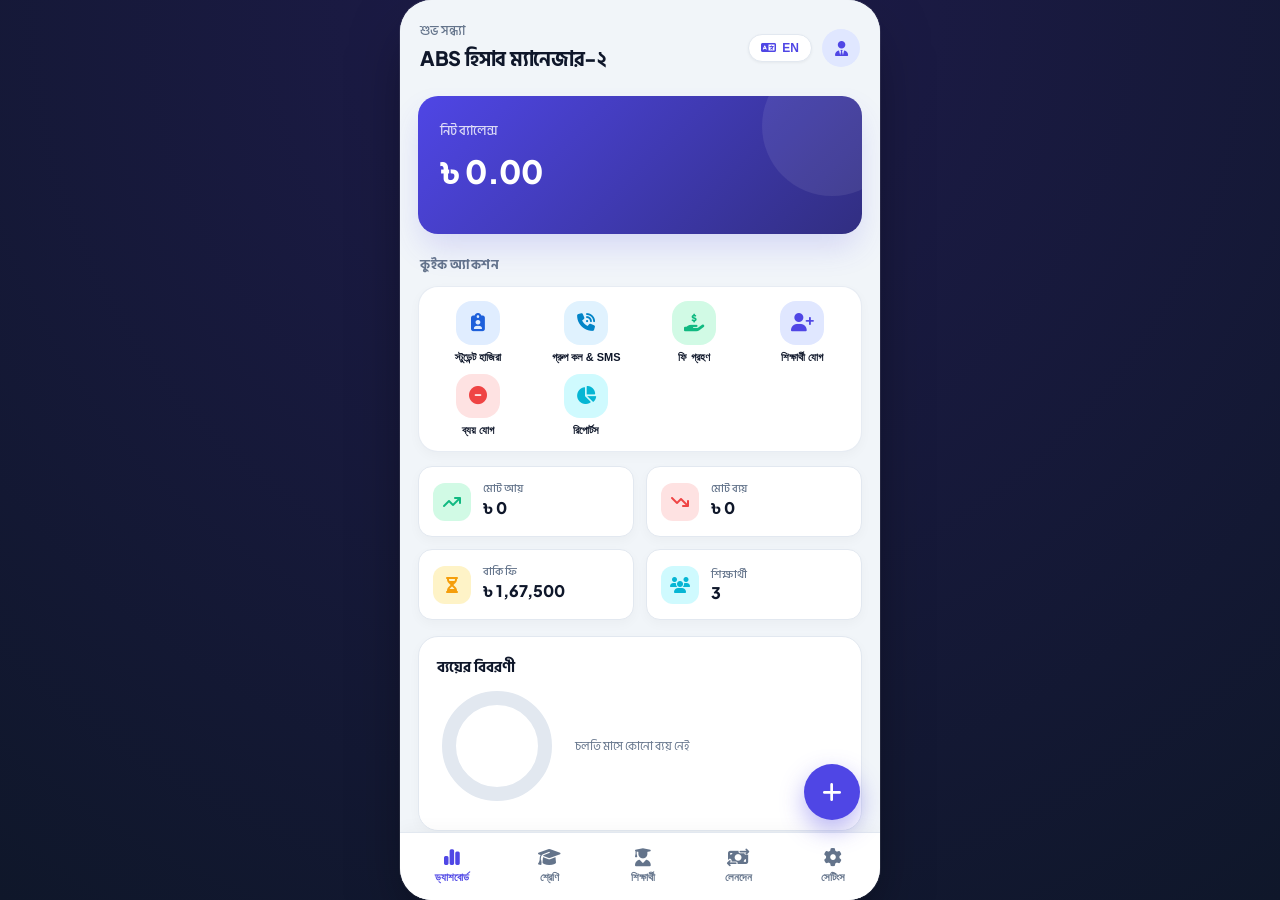
==== commit 4e7197d8: "Update: Unify app title to ABS Hisab Manager-2 and enhance backup import for all JSON formats" ====
--- a/index.html
+++ b/index.html
@@ -3,7 +3,7 @@
 <head>
   <meta charset="UTF-8">
   <meta name="viewport" content="width=device-width, initial-scale=1.0, maximum-scale=1.0, user-scalable=no">
-  <title>ABS Hisab Manager - ABS হিসাব ম্যানেজার</title>
+  <title>ABS Hisab Manager-2 - ABS হিসাব ম্যানেজার-২</title>
   <meta name="description" content="Tuition & Personal Finance Management Web Application for Tutors and Teachers.">
   <link rel="preconnect" href="https://fonts.googleapis.com">
   <link rel="preconnect" href="https://fonts.gstatic.com" crossorigin>
@@ -20,7 +20,7 @@
       <header class="app-header" id="appHeader">
         <div class="header-left">
           <span class="greeting-text" id="greetingText">শুভ সকাল</span>
-          <h1 class="app-title" id="appTitle">ABS হিসাব ম্যানেজার</h1>
+          <h1 class="app-title" id="appTitle">ABS হিসাব ম্যানেজার-২</h1>
         </div>
         <div class="header-right">
           <button class="lang-toggle-btn" id="langToggleBtn" title="ভাষা পরিবর্তন / Switch Language">
@@ -663,8 +663,8 @@
           <div style="position:relative;">
             <label style="position:absolute; top:-7px; left:10px; background:#f8fafc; padding:0 4px; font-size:10.5px; font-weight:600; color:#1e60db; z-index:2;">Class</label>
             <select id="webHajiraClassFilter" onchange="renderWebHajiraList()" style="width:100%; appearance:none; background:#fff; border:1.5px solid #1e60db; border-radius:10px; padding:10px 28px 10px 12px; font-size:14px; font-weight:600; outline:none;">
-              <option value="All">All Classes</option>
-              <option value="Seven" selected>Seven</option>
+              <option value="All" selected>All Classes</option>
+              <option value="Seven">Seven</option>
               <option value="Class 6">Class 6</option>
               <option value="Class 7">Class 7</option>
               <option value="Class 8">Class 8</option>
@@ -677,8 +677,8 @@
           <div style="position:relative;">
             <label style="position:absolute; top:-7px; left:10px; background:#f8fafc; padding:0 4px; font-size:10.5px; font-weight:600; color:#1e60db; z-index:2;">Section</label>
             <select id="webHajiraSectionFilter" onchange="renderWebHajiraList()" style="width:100%; appearance:none; background:#fff; border:1.5px solid #1e60db; border-radius:10px; padding:10px 28px 10px 12px; font-size:14px; font-weight:600; outline:none;">
-              <option value="All">All Sections</option>
-              <option value="A" selected>A</option>
+              <option value="All" selected>All Sections</option>
+              <option value="A">A</option>
               <option value="B">B</option>
               <option value="Science">Science</option>
               <option value="Commerce">Commerce</option>
@@ -742,8 +742,8 @@
           <div style="position:relative; display:flex; align-items:center;">
             <i class="fa-solid fa-graduation-cap" style="position:absolute; left:14px; color:#1e293b; font-size:15px; pointer-events:none;"></i>
             <select id="webBroadClassFilter" onchange="renderWebBroadList()" style="width:100%; appearance:none; background:#fff; border:1.5px solid #1e60db; border-radius:12px; padding:11px 32px 11px 40px; font-size:14px; font-weight:600; color:#0f172a; outline:none;">
-              <option value="All">All Classes</option>
-              <option value="Seven" selected>Seven</option>
+              <option value="All" selected>All Classes</option>
+              <option value="Seven">Seven</option>
               <option value="Class 6">Class 6</option>
               <option value="Class 7">Class 7</option>
               <option value="Class 8">Class 8</option>
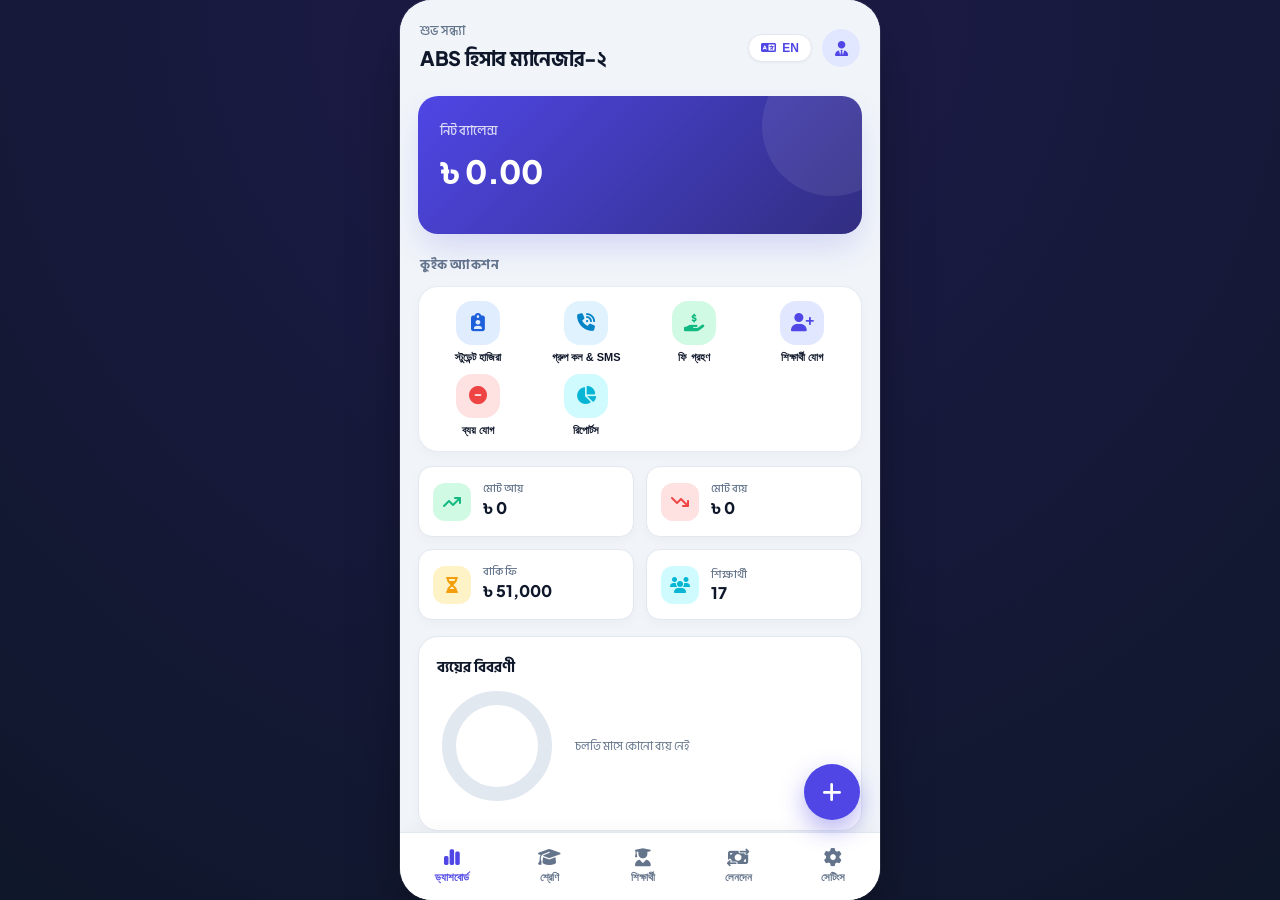
==== commit d8a18a1a: "Fix mobile sync for 17 students and unify Android APK to match web app 100%" ====
--- a/index.html
+++ b/index.html
@@ -233,7 +233,17 @@
           <!-- Data & Backup Section -->
           <div class="settings-section mt-3">
             <div class="section-title" id="secTitleBackup">ডাটা ও ব্যাকআপ</div>
-            <div class="settings-card" onclick="exportDataBackup()">
+            <div class="settings-card" onclick="restoreDefaultStudents()" style="border: 1.5px solid #6366f1; background: #eef2ff;">
+              <div class="sc-left">
+                <i class="fa-solid fa-rotate sc-icon" style="color:#4f46e5;"></i>
+                <div>
+                  <div class="sc-title" style="color:#4338ca; font-weight:700;">১৭ জন শিক্ষার্থীর ডাটা রিস্টোর / সিঙ্ক</div>
+                  <div class="sc-desc">Class 6 ও 7 এর ১৭ জন শিক্ষার্থীর মূল তালিকা আনুন</div>
+                </div>
+              </div>
+              <i class="fa-solid fa-arrows-rotate sc-arrow" style="color:#4f46e5;"></i>
+            </div>
+            <div class="settings-card mt-2" onclick="exportDataBackup()">
               <div class="sc-left">
                 <i class="fa-solid fa-file-export sc-icon text-primary"></i>
                 <div>
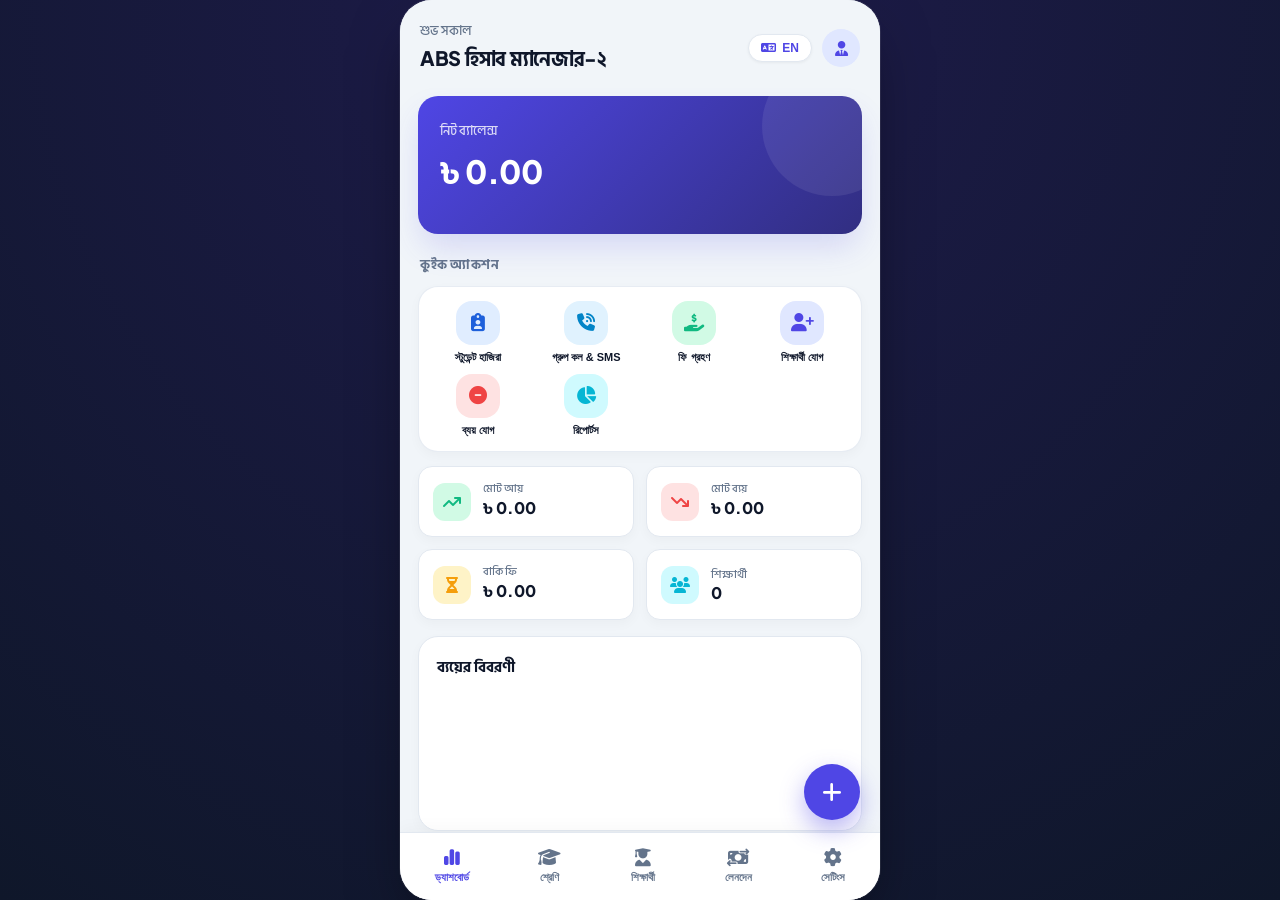
==== commit f6bfde36: "Fix due calculation (30-day rule), flexible payment collection, modal exits, class list/edit tags, s" ====
--- a/index.html
+++ b/index.html
@@ -359,21 +359,21 @@
     </div>
   </div>
 
-  <!-- ADD / EDIT STUDENT MODAL (Matching Image 1) -->
+  <!-- ADD / EDIT STUDENT MODAL (Matching Image 1 & 2) -->
   <div class="modal-backdrop" id="studentModal">
-    <div class="modal-dialog" style="padding:0; overflow:hidden; border-radius:20px;">
-      <!-- Blue App Bar like Image 1 -->
-      <div style="background:#1E88E5; color:white; padding:16px 18px; display:flex; align-items:center; justify-content:space-between;">
+    <div class="modal-dialog" style="padding:0; overflow:hidden; border-radius:24px; max-height:92vh; display:flex; flex-direction:column; background:white;">
+      <!-- Sticky Blue App Bar Header with Back and Close Buttons -->
+      <div style="background:#1E88E5; color:white; padding:16px 18px; display:flex; align-items:center; justify-content:space-between; position:sticky; top:0; z-index:10;">
         <div style="display:flex; align-items:center; gap:14px;">
-          <button type="button" onclick="closeModal('studentModal')" style="background:none; border:none; color:white; font-size:18px; cursor:pointer;">
+          <button type="button" onclick="closeModal('studentModal')" style="background:none; border:none; color:white; font-size:18px; cursor:pointer; padding:2px;">
             <i class="fa-solid fa-arrow-left"></i>
           </button>
           <h3 id="studentModalTitle" style="font-size:18px; font-weight:700; margin:0; color:white;">Add Student</h3>
         </div>
-        <button type="button" class="modal-close-btn" onclick="closeModal('studentModal')" style="color:white; opacity:0.8;">&times;</button>
-      </div>
-
-      <form class="modal-body" id="studentForm" onsubmit="handleSaveStudent(event)" style="padding:18px; background:#F8FAFC;">
+        <button type="button" class="modal-close-btn" onclick="closeModal('studentModal')" style="color:white; opacity:0.9; cursor:pointer;">&times;</button>
+      </div>
+
+      <form class="modal-body" id="studentForm" onsubmit="handleSaveStudent(event)" style="padding:18px; background:#F8FAFC; overflow-y:auto; flex:1;">
         <input type="hidden" id="studentFormId">
 
         <!-- 1. Student Name * -->
@@ -403,7 +403,7 @@
         <!-- 5. Monthly Fee * -->
         <div class="image-style-field">
           <i class="fa-solid fa-dollar-sign"></i>
-          <input type="number" id="fmStudentFee" required min="0" step="50" placeholder="Monthly Fee *">
+          <input type="number" id="fmStudentFee" required min="0" step="any" placeholder="Monthly Fee *">
         </div>
 
         <!-- 6. Admission Date * -->
@@ -436,70 +436,109 @@
           <input type="text" id="fmStudentAddress" placeholder="Address">
         </div>
 
-        <button type="submit" class="submit-btn" id="btnSaveStudentSubmit" style="background:#1E88E5; color:white; font-weight:700; margin-top:8px; border-radius:12px; padding:14px;">
-          Save Student
-        </button>
+        <div style="display:flex; gap:10px; margin-top:10px;">
+          <button type="button" onclick="closeModal('studentModal')" style="flex:1; background:#E2E8F0; color:#475569; font-weight:700; border:none; border-radius:12px; padding:14px; cursor:pointer;">
+            Cancel
+          </button>
+          <button type="submit" class="submit-btn" id="btnSaveStudentSubmit" style="flex:2; background:#1E88E5; color:white; font-weight:700; border-radius:12px; padding:14px; border:none; cursor:pointer;">
+            Save Student
+          </button>
+        </div>
       </form>
     </div>
   </div>
 
-  <!-- ADD / EDIT CLASS MODAL -->
+  <!-- ADD / EDIT CLASS MODAL (Matching Image 4) -->
   <div class="modal-backdrop" id="classModal">
-    <div class="modal-dialog">
+    <div class="modal-dialog" style="padding:22px; border-radius:28px 28px 0 0; max-height:92vh; overflow-y:auto; background:white;">
+      <div style="width:44px; height:5px; background:#CBD5E1; border-radius:10px; margin:0 auto 16px;"></div>
+      <div class="modal-header" style="margin-bottom:18px;">
+        <h3 id="classModalTitle" style="font-size:20px; font-weight:800; color:#1E293B;">Edit Class</h3>
+        <button class="modal-close-btn" onclick="closeModal('classModal')">&times;</button>
+      </div>
+      <form id="classForm" onsubmit="handleSaveClass(event)">
+        <input type="hidden" id="classFormId">
+
+        <!-- 1. Class Name -->
+        <div style="margin-bottom:16px;">
+          <label style="font-weight:700; font-size:14px; color:#334155; margin-bottom:8px; display:block;">Class Name *</label>
+          <div class="image-style-field" style="margin-bottom:0; background:#F8FAFC;">
+            <i class="fa-solid fa-graduation-cap" style="color:#475569;"></i>
+            <input type="text" id="fmClassName" required placeholder="Class 6" style="font-weight:600; font-size:15px;">
+          </div>
+        </div>
+
+        <!-- 2. Sections -->
+        <div style="margin-bottom:18px;">
+          <label style="font-weight:700; font-size:14px; color:#334155; margin-bottom:8px; display:block;">Sections</label>
+          <div id="classSectionsChips" style="display:flex; flex-wrap:wrap; gap:8px; margin-bottom:10px;"></div>
+          <div style="display:flex; gap:10px; align-items:center;">
+            <input type="text" id="fmNewSectionInput" placeholder="Add section (e.g. A, B, Morning...)" style="flex:1; background:#F8FAFC; border:1px solid #CBD5E1; border-radius:14px; padding:12px 14px; font-size:14px; outline:none;" onkeydown="if(event.key==='Enter'){event.preventDefault(); addClassSectionChip();}">
+            <button type="button" onclick="addClassSectionChip()" style="width:42px; height:42px; border-radius:50%; background:#4F46E5; color:white; border:none; display:flex; align-items:center; justify-content:center; font-size:16px; cursor:pointer; flex-shrink:0;">
+              <i class="fa-solid fa-plus"></i>
+            </button>
+          </div>
+        </div>
+
+        <!-- 3. Subjects -->
+        <div style="margin-bottom:20px;">
+          <label style="font-weight:700; font-size:14px; color:#334155; margin-bottom:8px; display:block;">Subjects</label>
+          <div id="classSubjectsChips" style="display:flex; flex-wrap:wrap; gap:8px; margin-bottom:10px;"></div>
+          <div style="display:flex; gap:10px; align-items:center;">
+            <input type="text" id="fmNewSubjectInput" placeholder="Add subject (e.g. Physics, Math...)" style="flex:1; background:#F8FAFC; border:1px solid #CBD5E1; border-radius:14px; padding:12px 14px; font-size:14px; outline:none;" onkeydown="if(event.key==='Enter'){event.preventDefault(); addClassSubjectChip();}">
+            <button type="button" onclick="addClassSubjectChip()" style="width:42px; height:42px; border-radius:50%; background:#4F46E5; color:white; border:none; display:flex; align-items:center; justify-content:center; font-size:16px; cursor:pointer; flex-shrink:0;">
+              <i class="fa-solid fa-plus"></i>
+            </button>
+          </div>
+        </div>
+
+        <div style="display:flex; gap:10px; margin-top:10px;">
+          <button type="button" onclick="closeModal('classModal')" style="flex:1; background:#E2E8F0; color:#475569; font-weight:700; border:none; border-radius:14px; padding:14px; cursor:pointer;">Cancel</button>
+          <button type="submit" class="submit-btn" id="btnSaveClassSubmit" style="flex:2; background:#4F46E5; color:white; font-weight:700; border-radius:14px; padding:14px; border:none; cursor:pointer;">
+            Update Class
+          </button>
+        </div>
+      </form>
+    </div>
+  </div>
+
+  <!-- STUDENT DETAIL & PROFILE MODAL (Matching Image 5) -->
+  <div class="modal-backdrop" id="studentDetailModal">
+    <div class="modal-dialog modal-lg" style="padding:0; overflow:hidden; border-radius:24px 24px 0 0; max-height:94vh; display:flex; flex-direction:column; background:#F8FAFC;">
+      <!-- Sticky Top Bar -->
+      <div style="background:white; border-bottom:1px solid #E2E8F0; padding:12px 18px; display:flex; align-items:center; justify-content:space-between; position:sticky; top:0; z-index:20;">
+        <div style="display:flex; align-items:center; gap:12px;">
+          <button type="button" onclick="closeModal('studentDetailModal')" style="background:none; border:none; color:#1E293B; font-size:18px; cursor:pointer; padding:4px;">
+            <i class="fa-solid fa-arrow-left"></i>
+          </button>
+          <h3 id="studentDetailName" style="font-size:18px; font-weight:800; margin:0; color:#1E293B;">Md. Samiul</h3>
+        </div>
+        <div class="modal-header-actions" style="display:flex; align-items:center; gap:8px;">
+          <button class="icon-action-btn" title="Statement PDF" onclick="printStudentFullStatement()"><i class="fa-solid fa-file-pdf"></i></button>
+          <button class="icon-action-btn" title="Edit" onclick="editCurrentStudent()"><i class="fa-solid fa-pencil"></i></button>
+          <button class="icon-action-btn text-danger" title="Delete" onclick="deleteCurrentStudent()"><i class="fa-solid fa-trash-can"></i></button>
+          <button class="modal-close-btn" onclick="closeModal('studentDetailModal')" style="color:#64748B;">&times;</button>
+        </div>
+      </div>
+      <div class="modal-body" id="studentDetailBody" style="padding:16px; overflow-y:auto; flex:1; position:relative;">
+        <!-- Injected dynamically by app.js -->
+      </div>
+    </div>
+  </div>
+
+  <!-- COLLECT PAYMENT MODAL (Matching Image 1) -->
+  <div class="modal-backdrop" id="collectPaymentModal">
+    <div class="modal-dialog" style="padding:22px; border-radius:28px 28px 0 0; max-height:92vh; overflow-y:auto; background:white;">
       <div class="modal-header">
-        <h3 id="classModalTitle">নতুন শ্রেণি যোগ</h3>
-        <button class="modal-close-btn" onclick="closeModal('classModal')">&times;</button>
-      </div>
-      <form class="modal-body" id="classForm" onsubmit="handleSaveClass(event)">
-        <input type="hidden" id="classFormId">
-        <div class="form-group">
-          <label id="lblClsName">শ্রেণির নাম *</label>
-          <input type="text" id="fmClassName" required placeholder="e.g. Class 6, Class 7, Batch A">
-        </div>
-        <div class="form-group mt-2">
-          <label id="lblClsSections">শাখা (Sections - কমা দিয়ে লিখুন)</label>
-          <input type="text" id="fmClassSections" placeholder="e.g. A, B, C, Padma, Meghna">
-        </div>
-        <div class="form-group mt-2">
-          <label id="lblClsSubjects">বিষয়সমূহ (Subjects - কমা দিয়ে লিখুন)</label>
-          <input type="text" id="fmClassSubjects" placeholder="e.g. গণিত, ইংরেজি, বিজ্ঞান, বাংলা">
-        </div>
-        <button type="submit" class="submit-btn mt-3" id="btnSaveClassSubmit" style="background:#2563eb; color:white;">সংরক্ষণ করুন</button>
-      </form>
-    </div>
-  </div>
-
-  <!-- STUDENT DETAIL & PROFILE MODAL -->
-  <div class="modal-backdrop" id="studentDetailModal">
-    <div class="modal-dialog modal-lg">
-      <div class="modal-header">
-        <h3 id="studentDetailName">শিক্ষার্থীর প্রোফাইল</h3>
-        <div class="modal-header-actions">
-          <button class="icon-action-btn" title="Statement PDF" onclick="printStudentFullStatement()"><i class="fa-solid fa-file-pdf"></i></button>
-          <button class="icon-action-btn" title="Edit" onclick="editCurrentStudent()"><i class="fa-solid fa-pen"></i></button>
-          <button class="icon-action-btn text-danger" title="Delete" onclick="deleteCurrentStudent()"><i class="fa-solid fa-trash"></i></button>
-          <button class="modal-close-btn" onclick="closeModal('studentDetailModal')">&times;</button>
-        </div>
-      </div>
-      <div class="modal-body" id="studentDetailBody">
-        <!-- Injected dynamically by app.js -->
-      </div>
-    </div>
-  </div>
-
-  <!-- COLLECT PAYMENT MODAL -->
-  <div class="modal-backdrop" id="collectPaymentModal">
-    <div class="modal-dialog">
-      <div class="modal-header">
-        <h3 id="paymentModalTitle">পেমেন্ট সংগ্রহ</h3>
+        <h3 id="paymentModalTitle" style="font-size:20px; font-weight:800; color:#1E293B;">পেমেন্ট সংগ্রহ</h3>
         <button class="modal-close-btn" onclick="closeModal('collectPaymentModal')">&times;</button>
       </div>
-      <form class="modal-body" id="paymentForm" onsubmit="handleSavePayment(event)">
+      <form class="modal-body" id="paymentForm" onsubmit="handleSavePayment(event)" style="padding:0;">
         <input type="hidden" id="pmStudentId">
         <div class="target-student-badge" id="pmStudentBadge"></div>
         <div class="form-group mt-2">
           <label id="lblPmAmount">টাকার পরিমাণ (৳) *</label>
-          <input type="number" id="pmAmount" required min="1" step="10" placeholder="টাকার অংক">
+          <input type="number" id="pmAmount" required min="1" step="any" placeholder="টাকার অংক">
         </div>
         <div class="form-row">
           <div class="form-group">
@@ -525,12 +564,37 @@
           <label id="lblPmNote">নোট (ঐচ্ছিক)</label>
           <input type="text" id="pmNote" placeholder="পেমেন্ট সংক্রান্ত কোনো নোট...">
         </div>
-        <div class="checkbox-row">
+        <div class="checkbox-row" style="margin-top:12px;">
           <input type="checkbox" id="pmGiveReceipt" checked>
           <label for="pmGiveReceipt" id="lblPmReceiptCheck">এখনই মানি রিসিট (Receipt) তৈরি করবেন?</label>
         </div>
-        <button type="submit" class="submit-btn btn-income mt-3" id="btnSavePaymentSubmit">পেমেন্ট সেভ করুন ও রশিদ তৈরি করুন</button>
+        <div style="display:flex; gap:10px; margin-top:16px;">
+          <button type="button" onclick="closeModal('collectPaymentModal')" style="flex:1; background:#E2E8F0; color:#475569; font-weight:700; border:none; border-radius:12px; padding:14px; cursor:pointer;">বাতিল</button>
+          <button type="submit" class="submit-btn btn-income" id="btnSavePaymentSubmit" style="flex:2; margin-top:0;">পেমেন্ট সেভ করুন ও রশিদ তৈরি করুন</button>
+        </div>
       </form>
+    </div>
+  </div>
+
+  <!-- MONEY RECEIPT MODAL (Matching Image 7) -->
+  <div class="modal-backdrop" id="moneyReceiptModal">
+    <div class="modal-dialog modal-lg" style="padding:0; overflow:hidden; border-radius:24px; max-height:92vh; display:flex; flex-direction:column; background:#F8FAFC;">
+      <div style="background:#4F46E5; color:white; padding:14px 18px; display:flex; align-items:center; justify-content:space-between;">
+        <div style="display:flex; align-items:center; gap:10px;">
+          <i class="fa-solid fa-receipt" style="font-size:18px;"></i>
+          <h3 style="font-size:18px; font-weight:700; margin:0; color:white;">Money Receipt (মানি রিসিট)</h3>
+        </div>
+        <button type="button" class="modal-close-btn" onclick="closeModal('moneyReceiptModal')" style="color:white; opacity:0.9;">&times;</button>
+      </div>
+      <div class="modal-body" id="receiptModalBody" style="padding:16px; overflow-y:auto; flex:1;">
+        <!-- Injected dynamically by app.js -->
+      </div>
+      <div style="background:white; border-top:1px solid #E2E8F0; padding:12px 18px; display:flex; gap:10px;">
+        <button type="button" onclick="closeModal('moneyReceiptModal')" style="flex:1; background:#E2E8F0; color:#475569; padding:12px; font-weight:700; border-radius:12px; border:none; cursor:pointer;">Close</button>
+        <button type="button" onclick="triggerReceiptPrint()" style="flex:2; background:#10B981; color:white; padding:12px; font-weight:700; border-radius:12px; border:none; cursor:pointer; display:flex; align-items:center; justify-content:center; gap:8px;">
+          <i class="fa-solid fa-print"></i> Print / Save PDF
+        </button>
+      </div>
     </div>
   </div>
 
--- a/app.css
+++ b/app.css
@@ -1186,55 +1186,217 @@
   color: #94a3b8;
 }
 
-/* ==================== CLASS MANAGEMENT VIEW ==================== */
+/* ==================== CLASS MANAGEMENT VIEW (Image 3 & 4) ==================== */
 .class-item-card {
   background: white;
   border: 1px solid var(--border);
-  border-radius: var(--radius-md);
-  padding: 16px;
-  margin-bottom: 12px;
-  box-shadow: 0 2px 8px rgba(0, 0, 0, 0.03);
+  border-radius: 20px;
+  padding: 16px 18px;
+  margin-bottom: 14px;
+  box-shadow: 0 2px 10px rgba(0, 0, 0, 0.02);
 }
 
 .class-header-row {
   display: flex;
   justify-content: space-between;
   align-items: center;
+}
+
+.class-header-left {
+  display: flex;
+  align-items: center;
+  gap: 12px;
+}
+
+.class-avatar-icon {
+  width: 44px;
+  height: 44px;
+  border-radius: 50%;
+  background: #EEF2FF;
+  color: #4F46E5;
+  display: flex;
+  align-items: center;
+  justify-content: center;
+  font-size: 18px;
+}
+
+.class-title-text {
+  font-size: 17px;
+  font-weight: 800;
+  color: #1E293B;
+}
+
+.class-subtitle-text {
+  font-size: 13px;
+  color: #64748B;
+  font-weight: 500;
+  margin-top: 1px;
+}
+
+.class-row-label {
+  font-size: 13px;
+  font-weight: 700;
+  color: #475569;
+  min-width: 72px;
+}
+
+.class-tags-line {
+  display: flex;
+  align-items: center;
+  flex-wrap: wrap;
+  gap: 8px;
+  margin-top: 10px;
+}
+
+.section-pill {
+  background: #FFFFFF;
+  border: 1px solid #CBD5E1;
+  color: #1E293B;
+  padding: 4px 12px;
+  border-radius: 10px;
+  font-size: 13px;
+  font-weight: 600;
+}
+
+.subject-pill {
+  background: #EEF2FF;
+  color: #4F46E5;
+  border: 1px solid #C7D2FE;
+  padding: 4px 12px;
+  border-radius: 10px;
+  font-size: 13px;
+  font-weight: 600;
+}
+
+/* Chips in Edit Class Modal (Image 4) */
+.chip-tag {
+  display: inline-flex;
+  align-items: center;
+  gap: 8px;
+  padding: 6px 14px;
+  border-radius: 14px;
+  font-size: 14px;
+  font-weight: 600;
+  transition: all 0.2s;
+}
+
+.chip-section {
+  background: #FFFFFF;
+  border: 1px solid #CBD5E1;
+  color: #1E293B;
+}
+
+.chip-subject {
+  background: #EEF2FF;
+  border: 1px solid #C7D2FE;
+  color: #4F46E5;
+}
+
+.chip-remove-btn {
+  cursor: pointer;
+  font-size: 16px;
+  line-height: 1;
+  font-weight: bold;
+  opacity: 0.6;
+  margin-left: 2px;
+}
+
+.chip-remove-btn:hover {
+  opacity: 1;
+  color: #EF4444;
+}
+
+/* Student Profile Styles (Image 5) */
+.student-profile-card {
+  background: white;
+  border: 1px solid #E2E8F0;
+  border-radius: 20px;
+  padding: 18px;
+  box-shadow: 0 2px 10px rgba(0, 0, 0, 0.02);
+}
+
+.profile-top-row {
+  display: flex;
+  align-items: center;
+  gap: 14px;
+}
+
+.profile-avatar-circle {
+  width: 52px;
+  height: 52px;
+  border-radius: 50%;
+  background: #EEF2FF;
+  color: #4F46E5;
+  display: flex;
+  align-items: center;
+  justify-content: center;
+  font-size: 22px;
+  font-weight: 800;
+}
+
+.profile-name-text {
+  font-size: 18px;
+  font-weight: 800;
+  color: #1E293B;
+}
+
+.profile-meta-text {
+  font-size: 13px;
+  color: #64748B;
+  font-weight: 500;
+  margin-top: 2px;
+}
+
+.profile-detail-item {
+  display: flex;
+  align-items: flex-start;
+  gap: 10px;
+  font-size: 14px;
+  color: #334155;
   margin-bottom: 10px;
-}
-
-.class-title {
-  font-size: 17px;
-  font-weight: 700;
-  color: var(--text-main);
+  line-height: 1.4;
+}
+
+.profile-detail-item i {
+  width: 18px;
+  color: #64748B;
+  margin-top: 2px;
+  text-align: center;
+}
+
+.profile-detail-label {
+  color: #64748B;
+  font-size: 13px;
+}
+
+.profile-detail-val {
+  font-weight: 700;
+  color: #0F172A;
+}
+
+/* Floating Collect Button */
+.btn-floating-collect {
+  position: fixed;
+  bottom: 24px;
+  right: 20px;
+  background: #4F46E5;
+  color: white;
+  border: none;
+  border-radius: 16px;
+  padding: 12px 20px;
+  font-size: 15px;
+  font-weight: 700;
   display: flex;
   align-items: center;
   gap: 8px;
-}
-
-.tags-row {
-  display: flex;
-  flex-wrap: wrap;
-  gap: 6px;
-  margin-top: 6px;
-}
-
-.section-tag {
-  background: #eff6ff;
-  color: #2563eb;
-  padding: 4px 10px;
-  border-radius: 8px;
-  font-size: 12px;
-  font-weight: 600;
-}
-
-.subject-tag {
-  background: #f0fdf4;
-  color: #16a34a;
-  padding: 4px 10px;
-  border-radius: 8px;
-  font-size: 12px;
-  font-weight: 600;
+  box-shadow: 0 8px 24px rgba(79, 70, 229, 0.4);
+  cursor: pointer;
+  z-index: 50;
+  transition: transform 0.2s ease;
+}
+
+.btn-floating-collect:active {
+  transform: scale(0.96);
 }
 
 /* ==================== PRINT STYLES ==================== */
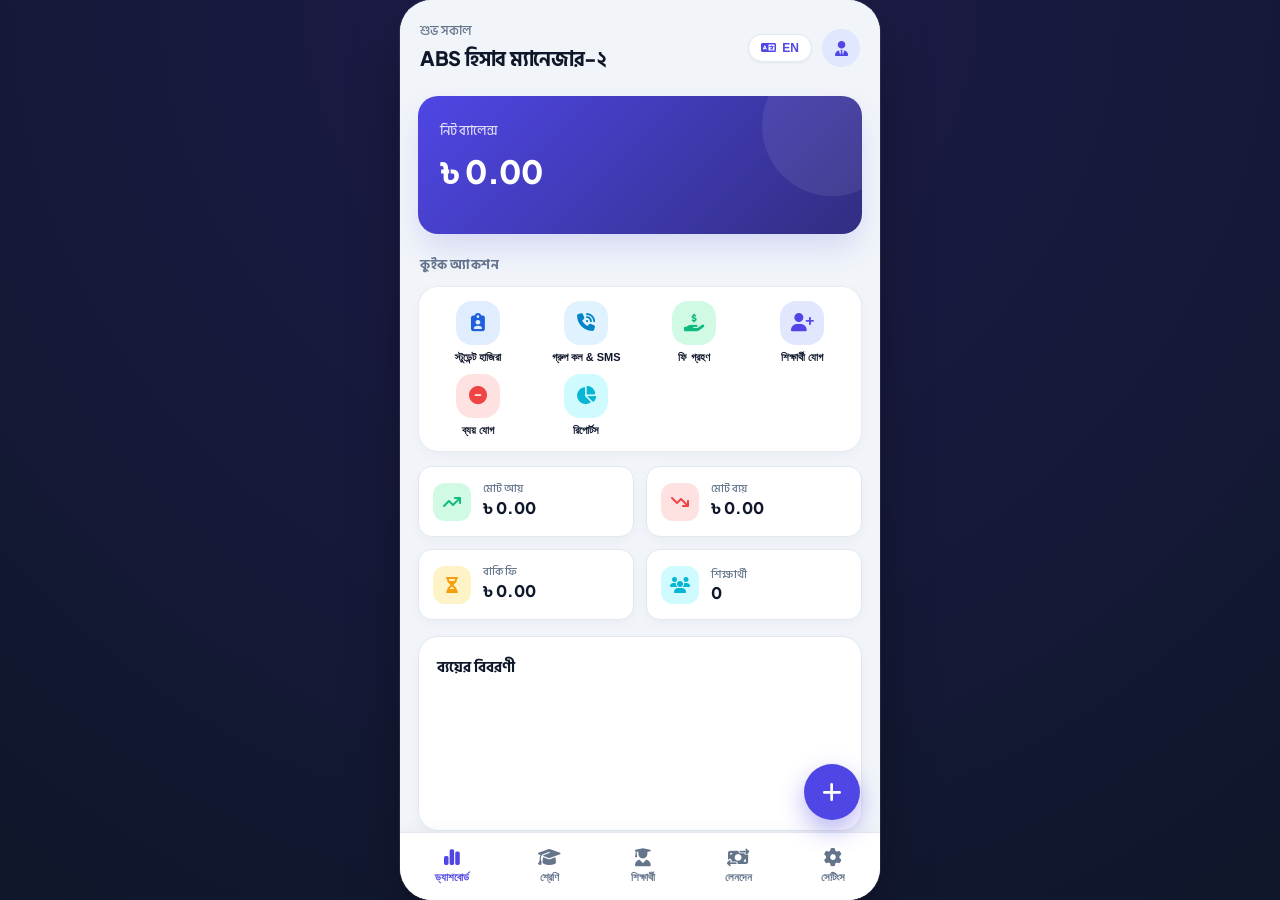
==== commit 06313495: "Fix UI freeze: remove blocking indicator overlay, enable Android webview settings, and add offline f" ====
--- a/index.html
+++ b/index.html
@@ -7,9 +7,13 @@
   <meta name="description" content="Tuition & Personal Finance Management Web Application for Tutors and Teachers.">
   <link rel="preconnect" href="https://fonts.googleapis.com">
   <link rel="preconnect" href="https://fonts.gstatic.com" crossorigin>
-  <link href="https://fonts.googleapis.com/css2?family=Plus+Jakarta+Sans:wght@400;500;600;700;800&family=Hind+Siliguri:wght@400;500;600;700&display=swap" rel="stylesheet">
-  <link rel="stylesheet" href="https://cdnjs.cloudflare.com/ajax/libs/font-awesome/6.5.1/css/all.min.css">
   <link rel="stylesheet" href="app.css">
+  <link rel="stylesheet" href="https://fonts.googleapis.com/css2?family=Plus+Jakarta+Sans:wght@400;500;600;700;800&family=Hind+Siliguri:wght@400;500;600;700&display=swap" media="print" onload="this.media='all'">
+  <link rel="stylesheet" href="https://cdnjs.cloudflare.com/ajax/libs/font-awesome/6.5.1/css/all.min.css" media="print" onload="this.media='all'">
+  <noscript>
+    <link rel="stylesheet" href="https://fonts.googleapis.com/css2?family=Plus+Jakarta+Sans:wght@400;500;600;700;800&family=Hind+Siliguri:wght@400;500;600;700&display=swap">
+    <link rel="stylesheet" href="https://cdnjs.cloudflare.com/ajax/libs/font-awesome/6.5.1/css/all.min.css">
+  </noscript>
 </head>
 <body>
   <div id="app-container">
--- a/app.css
+++ b/app.css
@@ -776,16 +776,120 @@
   color: var(--primary);
 }
 
+/* ==================== PIN LOCK SCREEN OVERLAY ==================== */
+.pin-lock-overlay {
+  position: fixed;
+  top: 0;
+  left: 0;
+  right: 0;
+  bottom: 0;
+  background: #F8FAFC;
+  z-index: 9999;
+  display: none;
+  align-items: center;
+  justify-content: center;
+}
+
+.pin-lock-overlay.show {
+  display: flex;
+}
+
+.pin-lock-box {
+  width: 100%;
+  max-width: 320px;
+  text-align: center;
+  padding: 24px;
+}
+
+.lock-icon-circle {
+  width: 64px;
+  height: 64px;
+  border-radius: 50%;
+  background: #EEF2FF;
+  color: #4F46E5;
+  display: flex;
+  align-items: center;
+  justify-content: center;
+  font-size: 26px;
+  margin: 0 auto 16px;
+}
+
+.pin-dots-row {
+  display: flex;
+  justify-content: center;
+  gap: 16px;
+  margin: 20px 0 10px;
+}
+
+.pin-dot {
+  width: 16px;
+  height: 16px;
+  border-radius: 50%;
+  border: 2px solid #CBD5E1;
+  background: transparent;
+  transition: all 0.2s ease;
+}
+
+.pin-dot.filled {
+  background: #4F46E5;
+  border-color: #4F46E5;
+  transform: scale(1.1);
+}
+
+.pin-error-text {
+  color: #EF4444;
+  font-size: 13px;
+  font-weight: 600;
+  min-height: 22px;
+  margin-bottom: 16px;
+}
+
+.keypad-grid {
+  display: grid;
+  grid-template-columns: repeat(3, 1fr);
+  gap: 14px;
+  max-width: 260px;
+  margin: 0 auto;
+}
+
+.key-btn {
+  width: 65px;
+  height: 65px;
+  border-radius: 50%;
+  border: 1px solid #E2E8F0;
+  background: white;
+  font-size: 22px;
+  font-weight: 700;
+  color: #1E293B;
+  display: flex;
+  align-items: center;
+  justify-content: center;
+  cursor: pointer;
+  box-shadow: 0 2px 8px rgba(0,0,0,0.04);
+  transition: all 0.15s ease;
+}
+
+.key-btn:active {
+  background: #F1F5F9;
+  transform: scale(0.92);
+}
+
+.key-btn.key-action {
+  background: #F8FAFC;
+  font-size: 18px;
+  color: #64748B;
+}
+
 /* ==================== MODALS & POPUPS ==================== */
 .modal-backdrop {
-  position: absolute;
+  position: fixed;
   top: 0;
   left: 0;
   right: 0;
   bottom: 0;
   background: rgba(15, 23, 42, 0.6);
   backdrop-filter: blur(4px);
-  z-index: 100;
+  z-index: 1000;
   display: none;
   align-items: flex-end;
   justify-content: center;
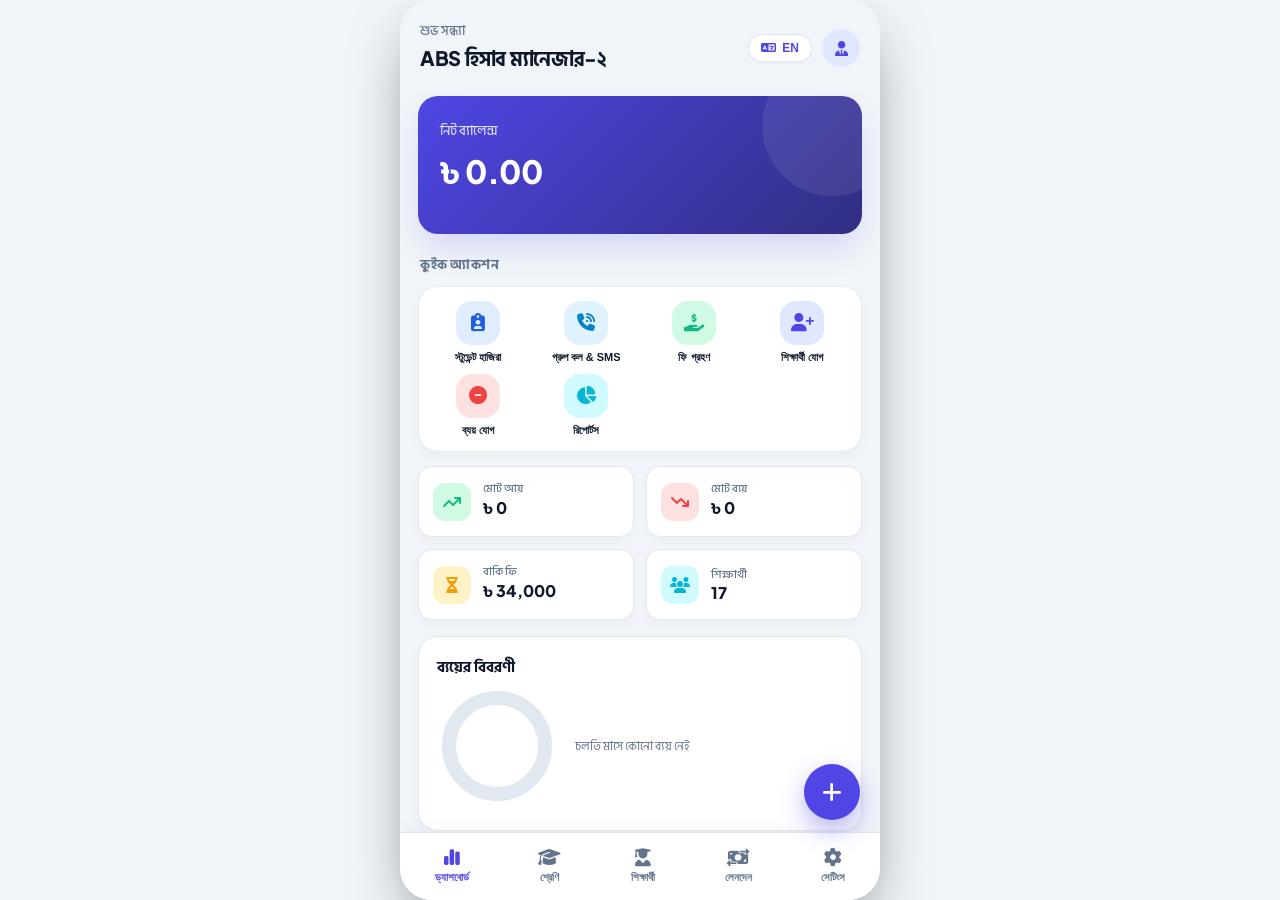
==== commit de164fce: "Fix nested receipt modal dismissal, add back button and dynamic z-index stacking v2.0.3" ====
--- a/index.html
+++ b/index.html
@@ -585,17 +585,22 @@
     <div class="modal-dialog modal-lg" style="padding:0; overflow:hidden; border-radius:24px; max-height:92vh; display:flex; flex-direction:column; background:#F8FAFC;">
       <div style="background:#4F46E5; color:white; padding:14px 18px; display:flex; align-items:center; justify-content:space-between;">
         <div style="display:flex; align-items:center; gap:10px;">
+          <button type="button" onclick="closeModal('moneyReceiptModal')" style="background:none; border:none; color:white; font-size:18px; cursor:pointer; padding:6px 10px; border-radius:8px;">
+            <i class="fa-solid fa-arrow-left"></i>
+          </button>
           <i class="fa-solid fa-receipt" style="font-size:18px;"></i>
-          <h3 style="font-size:18px; font-weight:700; margin:0; color:white;">Money Receipt (মানি রিসিট)</h3>
-        </div>
-        <button type="button" class="modal-close-btn" onclick="closeModal('moneyReceiptModal')" style="color:white; opacity:0.9;">&times;</button>
+          <h3 style="font-size:17px; font-weight:700; margin:0; color:white;">Money Receipt (রশিদ)</h3>
+        </div>
+        <button type="button" class="modal-close-btn" onclick="closeModal('moneyReceiptModal')" style="color:white; opacity:0.9; font-size:28px; cursor:pointer; padding:4px 8px;">&times;</button>
       </div>
       <div class="modal-body" id="receiptModalBody" style="padding:16px; overflow-y:auto; flex:1;">
         <!-- Injected dynamically by app.js -->
       </div>
       <div style="background:white; border-top:1px solid #E2E8F0; padding:12px 18px; display:flex; gap:10px;">
-        <button type="button" onclick="closeModal('moneyReceiptModal')" style="flex:1; background:#E2E8F0; color:#475569; padding:12px; font-weight:700; border-radius:12px; border:none; cursor:pointer;">Close</button>
-        <button type="button" onclick="triggerReceiptPrint()" style="flex:2; background:#10B981; color:white; padding:12px; font-weight:700; border-radius:12px; border:none; cursor:pointer; display:flex; align-items:center; justify-content:center; gap:8px;">
+        <button type="button" onclick="closeModal('moneyReceiptModal')" style="flex:1; background:#E2E8F0; color:#334155; padding:14px; font-weight:700; border-radius:12px; border:none; cursor:pointer; font-size:14px; display:flex; align-items:center; justify-content:center; gap:6px;">
+          <i class="fa-solid fa-xmark"></i> Close (ফিরে যান)
+        </button>
+        <button type="button" onclick="triggerReceiptPrint()" style="flex:2; background:#10B981; color:white; padding:14px; font-weight:700; border-radius:12px; border:none; cursor:pointer; display:flex; align-items:center; justify-content:center; gap:8px; font-size:14px;">
           <i class="fa-solid fa-print"></i> Print / Save PDF
         </button>
       </div>
--- a/app.css
+++ b/app.css
@@ -44,15 +44,21 @@
   -webkit-tap-highlight-color: transparent;
 }
 
+html, body {
+  width: 100%;
+  height: 100%;
+  margin: 0;
+  padding: 0;
+}
+
 body {
   font-family: var(--font-family);
-  background: #0f172a;
-  background: radial-gradient(circle at 50% 0%, #1e1b4b 0%, #0f172a 100%);
+  background: #f1f5f9;
   color: var(--text-main);
-  min-height: 100vh;
-  display: flex;
-  justify-content: center;
-  align-items: center;
+  min-height: 100%;
+  display: flex;
+  justify-content: center;
+  align-items: stretch;
   overflow-x: hidden;
 }
 
@@ -60,8 +66,7 @@
 #app-container {
   width: 100%;
   max-width: 480px;
-  height: 100vh;
-  max-height: 920px;
+  height: 100%;
   background: var(--background);
   box-shadow: 0 25px 60px -15px rgba(0, 0, 0, 0.5), 0 0 0 1px rgba(255, 255, 255, 0.1);
   display: flex;
@@ -74,9 +79,10 @@
 @media (max-width: 500px) {
   #app-container {
     max-width: 100%;
-    height: 100vh;
-    max-height: 100vh;
+    height: 100%;
+    max-height: 100%;
     border-radius: 0;
+    box-shadow: none;
   }
 }
 
